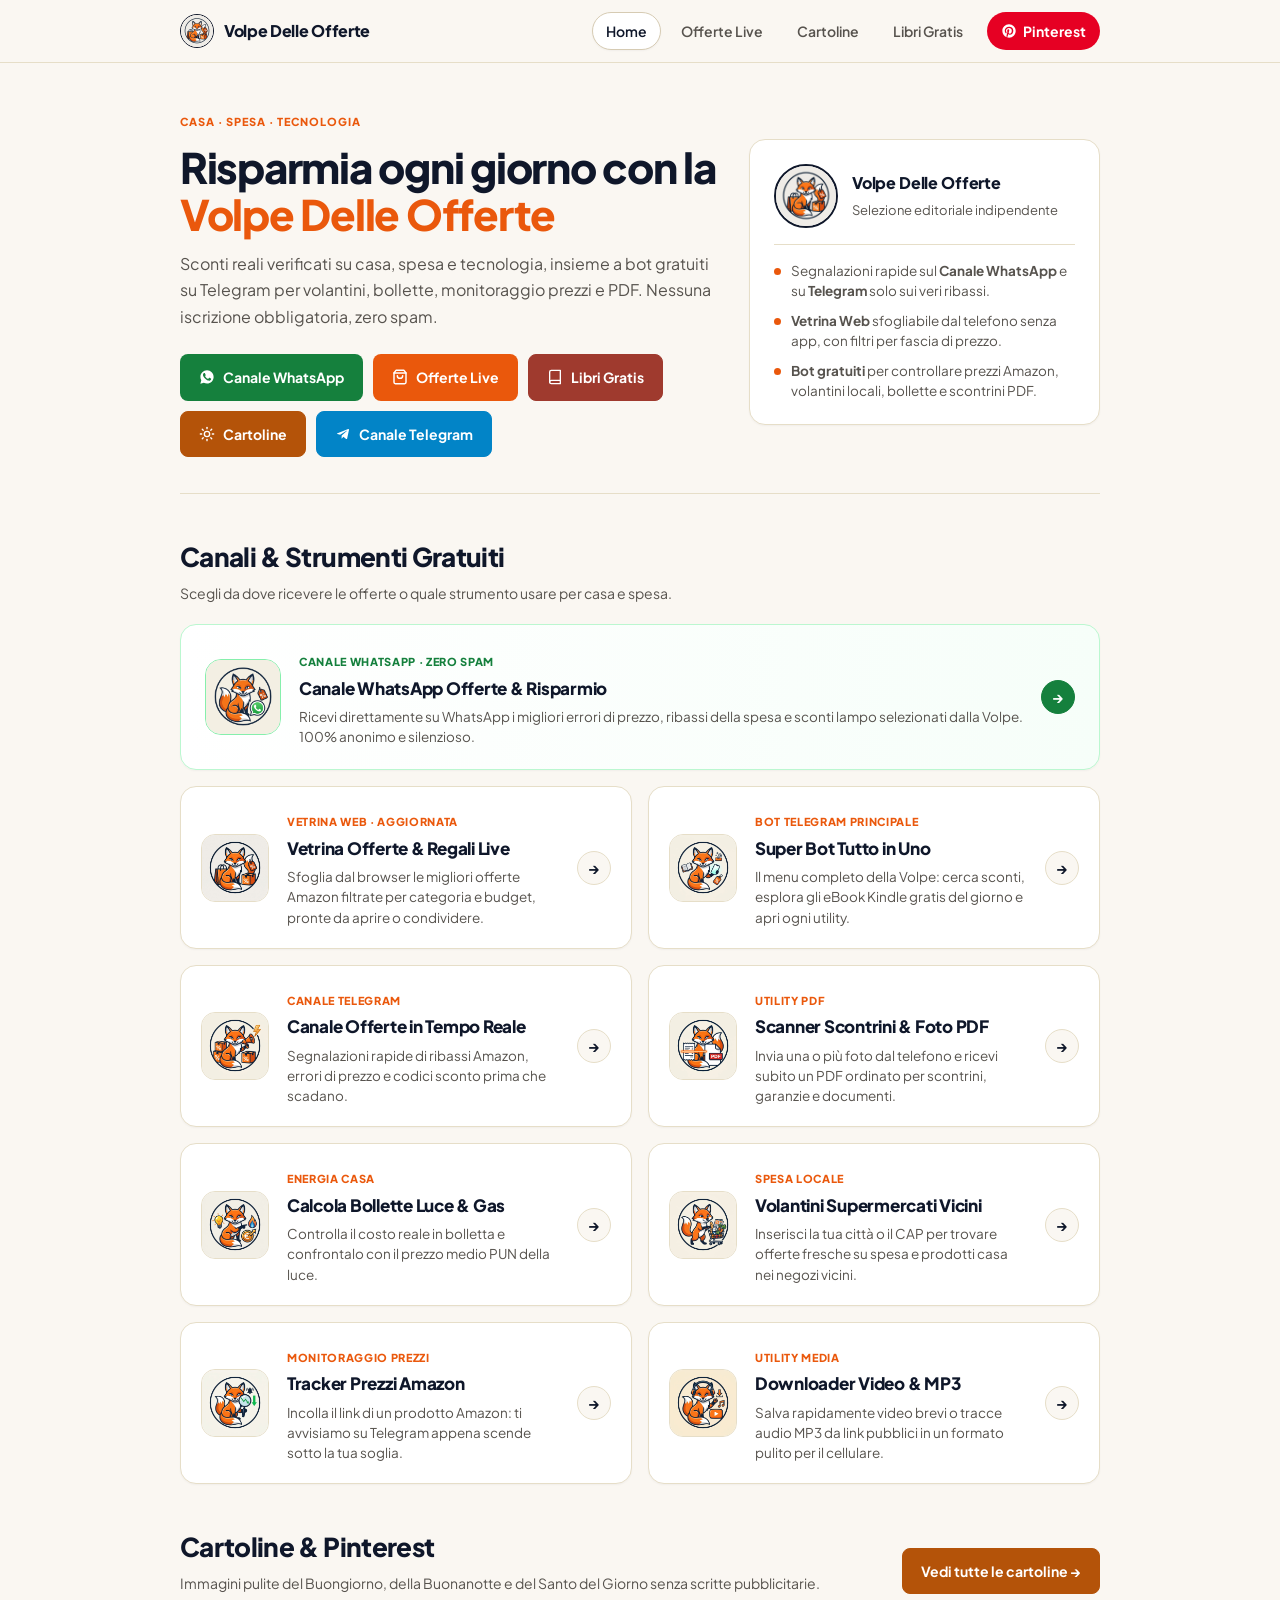
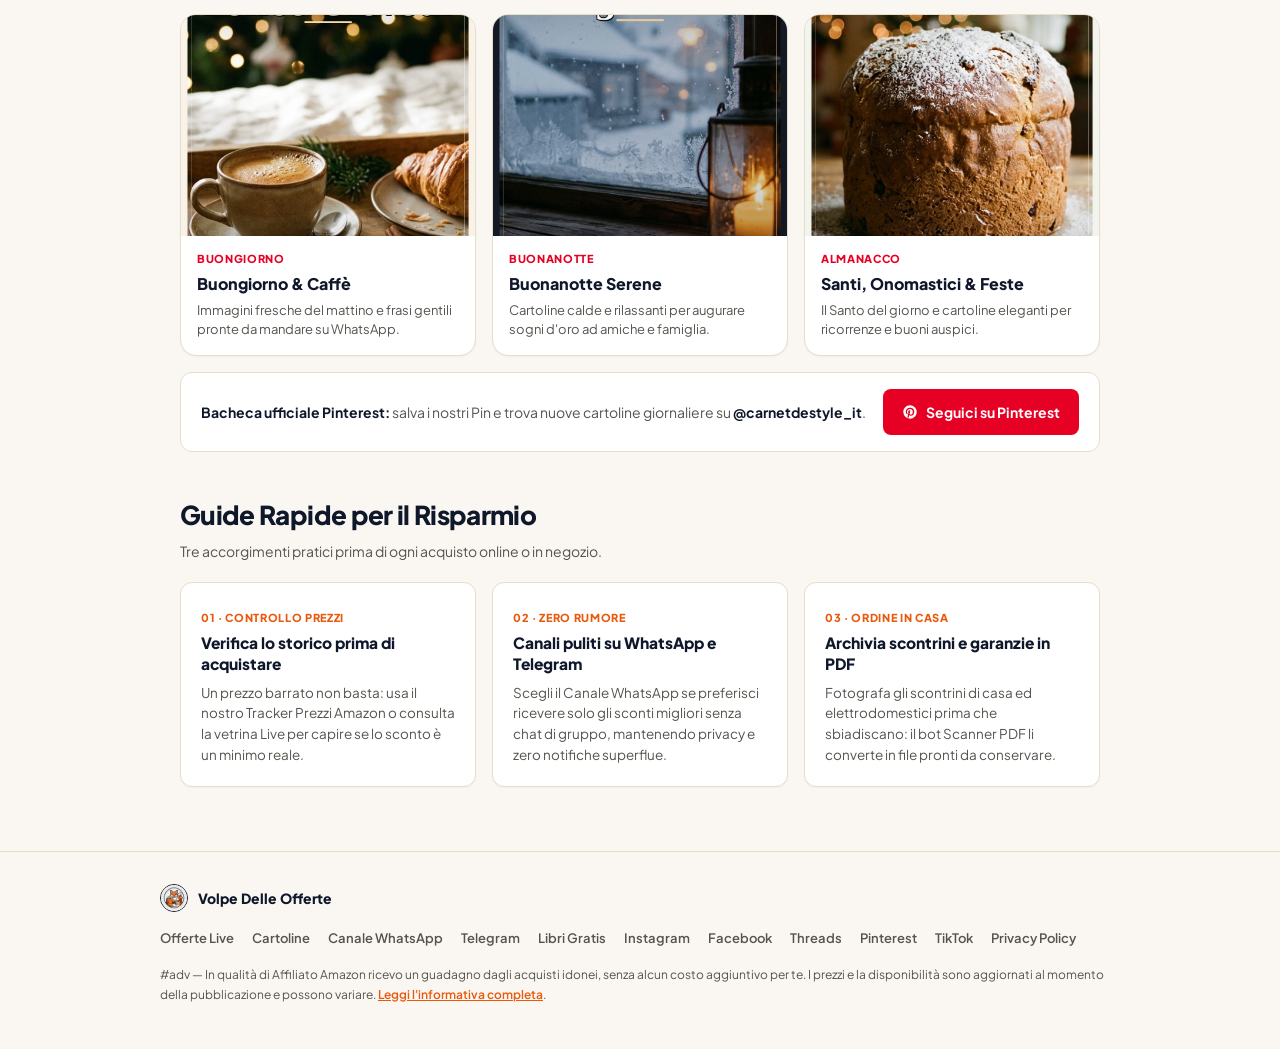
==== index.html @ 56541772 "Auto-update cartoline & deals 2026-11-19" ====
<!DOCTYPE html>
<html lang="it">
<head>
  <meta charset="UTF-8">
  <meta name="viewport" content="width=device-width, initial-scale=1.0">
  <meta name="p:domain_verify" content="c49199efcb4f9a79276123621d55f5be"/>
  <title>Volpe Delle Offerte — Sconti Verificati su WhatsApp, Offerte Amazon e Strumenti Casa</title>
  <meta name="description" content="Volpe Delle Offerte seleziona ogni giorno offerte verificate Amazon, ribassi spesa, volantini supermercati, bot utili gratuiti su Telegram e cartoline per WhatsApp.">
  <meta property="og:title" content="Volpe Delle Offerte — Offerte Verificate &amp; Strumenti Gratuiti">
  <meta property="og:description" content="Canale WhatsApp senza spam, vetrina offerte Amazon live e strumenti gratuiti per la casa, la spesa e il risparmio quotidiano.">
  <meta property="og:type" content="website">
  <meta property="og:url" content="https://alby-eheh.github.io/">
  <meta property="og:image" content="https://alby-eheh.github.io/assets/logo.jpg">
  <link rel="icon" type="image/jpeg" href="assets/logo.jpg">
  <link rel="preconnect" href="https://fonts.googleapis.com">
  <link rel="preconnect" href="https://fonts.gstatic.com" crossorigin>
  <link href="https://fonts.googleapis.com/css2?family=Plus+Jakarta+Sans:wght@400;500;600;700;800&display=swap" rel="stylesheet">
  <link rel="stylesheet" href="assets/site.css?v=20261114">
  <style>
    /* Hero Editoriale a 2 Colonne */
    .hero-section {
      padding: 44px 0 36px;
      border-bottom: 1px solid var(--border);
    }

    .hero-grid {
      display: grid;
      grid-template-columns: minmax(0, 1.3fr) minmax(0, 0.85fr);
      gap: 32px;
      align-items: center;
    }

    .hero-eyebrow {
      display: inline-block;
      font-size: 11px;
      font-weight: 800;
      letter-spacing: 0.09em;
      text-transform: uppercase;
      color: var(--fox);
      margin-bottom: 12px;
    }

    .hero-title {
      margin: 0 0 14px;
      font-size: clamp(28px, 4vw, 42px);
      font-weight: 800;
      letter-spacing: -0.03em;
      line-height: 1.12;
      color: var(--ink);
    }

    .hero-title .accent {
      color: var(--fox);
    }

    .hero-subtitle {
      margin: 0 0 24px;
      font-size: 16px;
      color: var(--muted);
      max-width: 540px;
      line-height: 1.65;
    }

    .hero-actions {
      display: flex;
      flex-wrap: wrap;
      gap: 10px;
    }

    .hero-aside {
      background: var(--surface);
      border: 1px solid var(--border);
      border-radius: var(--radius-lg);
      padding: 24px;
      box-shadow: var(--shadow-sm);
    }

    .mascot-header {
      display: flex;
      align-items: center;
      gap: 14px;
      padding-bottom: 16px;
      margin-bottom: 16px;
      border-bottom: 1px solid var(--border);
    }

    .mascot-header img {
      width: 64px;
      height: 64px;
      border-radius: 50%;
      object-fit: cover;
      border: 2px solid var(--ink);
      background: var(--bg);
      flex-shrink: 0;
    }

    .mascot-header strong {
      display: block;
      font-size: 16px;
      font-weight: 800;
      color: var(--ink);
      letter-spacing: -0.01em;
    }

    .mascot-header span {
      font-size: 13px;
      color: var(--muted);
    }

    .mascot-list {
      list-style: none;
      margin: 0;
      padding: 0;
      display: grid;
      gap: 11px;
    }

    .mascot-list li {
      display: flex;
      align-items: flex-start;
      gap: 10px;
      font-size: 13.5px;
      color: var(--muted);
      line-height: 1.45;
    }

    .mascot-dot {
      width: 7px;
      height: 7px;
      border-radius: 50%;
      background: var(--fox);
      margin-top: 7px;
      flex-shrink: 0;
    }

    /* Intestazioni di Sezione */
    .section-block {
      padding: 42px 0 0;
    }

    .section-head {
      display: flex;
      align-items: flex-end;
      justify-content: space-between;
      flex-wrap: wrap;
      gap: 12px;
      margin-bottom: 20px;
    }

    .section-head h2 {
      margin: 0;
      font-size: clamp(21px, 2.6vw, 26px);
      font-weight: 800;
      letter-spacing: -0.025em;
      color: var(--ink);
    }

    .section-head p {
      margin: 4px 0 0;
      font-size: 14px;
      color: var(--muted);
    }

    /* Griglia Bento a 2 Colonne */
    .tools-grid {
      display: grid;
      grid-template-columns: repeat(2, minmax(0, 1fr));
      gap: 16px;
    }

    .tool-card {
      background: var(--surface);
      border: 1px solid var(--border);
      border-radius: var(--radius-lg);
      padding: 20px;
      display: flex;
      align-items: center;
      gap: 18px;
      box-shadow: var(--shadow-sm);
      transition: transform 0.16s ease, border-color 0.16s ease, box-shadow 0.16s ease;
    }

    .tool-card:hover {
      transform: translateY(-2px);
      border-color: var(--border-strong);
      box-shadow: var(--shadow-md);
    }

    .tool-card--featured {
      grid-column: 1 / -1;
      border-color: #bbf7d0;
      background: linear-gradient(to right, #ffffff 0%, #f6fef9 100%);
      padding: 22px 24px;
    }

    .tool-card--featured:hover {
      border-color: var(--wa);
    }

    .tool-icon {
      width: 68px;
      height: 68px;
      border-radius: 14px;
      object-fit: cover;
      border: 1px solid var(--border);
      background: var(--bg);
      flex-shrink: 0;
    }

    .tool-card--featured .tool-icon {
      width: 76px;
      height: 76px;
      border-radius: 16px;
      border-color: #86efac;
    }

    .tool-body {
      flex: 1;
      min-width: 0;
    }

    .tool-label {
      display: inline-block;
      font-size: 11px;
      font-weight: 800;
      letter-spacing: 0.06em;
      text-transform: uppercase;
      color: var(--fox);
      margin-bottom: 4px;
    }

    .tool-card--featured .tool-label {
      color: var(--wa);
    }

    .tool-title {
      margin: 0 0 5px;
      font-size: 17px;
      font-weight: 800;
      letter-spacing: -0.015em;
      color: var(--ink);
    }

    .tool-desc {
      margin: 0;
      font-size: 13.5px;
      color: var(--muted);
      line-height: 1.5;
    }

    .tool-arrow {
      width: 34px;
      height: 34px;
      border-radius: 50%;
      border: 1px solid var(--border);
      background: var(--bg);
      color: var(--ink);
      display: inline-flex;
      align-items: center;
      justify-content: center;
      flex-shrink: 0;
      font-size: 15px;
      font-weight: 700;
      transition: background-color 0.15s ease, color 0.15s ease, border-color 0.15s ease;
    }

    .tool-card:hover .tool-arrow {
      background: var(--ink);
      border-color: var(--ink);
      color: #ffffff;
    }

    .tool-card--featured .tool-arrow {
      background: var(--wa);
      border-color: var(--wa);
      color: #ffffff;
    }

    .tool-card--featured:hover .tool-arrow {
      background: var(--wa-hover);
      border-color: var(--wa-hover);
    }

    /* Sezione Cartoline & Pinterest a 3 Colonne Visuali */
    .cartoline-preview-grid {
      display: grid;
      grid-template-columns: repeat(3, minmax(0, 1fr));
      gap: 16px;
    }

    .preview-card {
      background: var(--surface);
      border: 1px solid var(--border);
      border-radius: var(--radius-lg);
      overflow: hidden;
      display: flex;
      flex-direction: column;
      box-shadow: var(--shadow-sm);
      transition: transform 0.16s ease, box-shadow 0.16s ease, border-color 0.16s ease;
    }

    .preview-card:hover {
      transform: translateY(-2px);
      border-color: var(--border-strong);
      box-shadow: var(--shadow-md);
    }

    .preview-card img {
      width: 100%;
      aspect-ratio: 4 / 3;
      object-fit: cover;
      background: var(--surface-alt);
    }

    .preview-card-body {
      padding: 14px 16px 16px;
    }

    .preview-card-tag {
      font-size: 11px;
      font-weight: 800;
      letter-spacing: 0.06em;
      text-transform: uppercase;
      color: var(--pinterest);
      margin-bottom: 4px;
      display: block;
    }

    .preview-card-title {
      margin: 0 0 4px;
      font-size: 16px;
      font-weight: 800;
      color: var(--ink);
    }

    .preview-card-desc {
      margin: 0;
      font-size: 13px;
      color: var(--muted);
      line-height: 1.45;
    }

    .pinterest-strip {
      margin-top: 16px;
      background: var(--surface);
      border: 1px solid var(--border);
      border-radius: var(--radius-md);
      padding: 16px 20px;
      display: flex;
      align-items: center;
      justify-content: space-between;
      flex-wrap: wrap;
      gap: 14px;
    }

    .pinterest-strip p {
      margin: 0;
      font-size: 14px;
      color: var(--muted);
    }

    .pinterest-strip strong {
      color: var(--ink);
    }

    /* Guide Pratiche 3 Colonne */
    .guides-grid {
      display: grid;
      grid-template-columns: repeat(3, minmax(0, 1fr));
      gap: 16px;
    }

    .guide-card {
      background: var(--surface);
      border: 1px solid var(--border);
      border-radius: var(--radius-md);
      padding: 20px;
      box-shadow: var(--shadow-sm);
    }

    .guide-step {
      display: inline-block;
      font-size: 11px;
      font-weight: 800;
      letter-spacing: 0.06em;
      text-transform: uppercase;
      color: var(--fox);
      margin-bottom: 6px;
    }

    .guide-card h3 {
      margin: 0 0 8px;
      font-size: 15.5px;
      font-weight: 800;
      line-height: 1.35;
      color: var(--ink);
    }

    .guide-card p {
      margin: 0;
      font-size: 13.5px;
      color: var(--muted);
      line-height: 1.55;
    }

    @media (max-width: 820px) {
      .hero-grid {
        grid-template-columns: 1fr;
        gap: 24px;
      }

      .tools-grid,
      .cartoline-preview-grid,
      .guides-grid {
        grid-template-columns: 1fr;
      }
    }

    @media (max-width: 640px) {
      .hero-section {
        padding: 28px 0 28px;
      }

      .tool-card,
      .tool-card--featured {
        padding: 16px;
        gap: 14px;
      }

      .tool-icon,
      .tool-card--featured .tool-icon {
        width: 56px;
        height: 56px;
      }
    }
      .btn-book { background: #9f3a2e; color: #fff; border-color: #9f3a2e; }
    .btn-book:hover { background: #822d23; color: #fff; }
    .btn-cards { background: #b45309; color: #fff; border-color: #b45309; }
    .btn-cards:hover { background: #92400e; color: #fff; }
    .btn-tg { background: #0284c7; color: #fff; border-color: #0284c7; }
    .btn-tg:hover { background: #0369a1; color: #fff; }
  </style>
</head>
<body>
  <header class="site-topbar">
    <div class="site-topbar-inner">
      <a class="site-brand" href="./">
        <img src="assets/logo.jpg" alt="Volpe Delle Offerte">
        <span>Volpe Delle Offerte</span>
      </a>
      <nav class="site-nav" aria-label="Menu principale">
        <a class="is-active" href="./">Home</a>
        <a href="miniapp/">Offerte Live</a>
        <a href="buongiorno/">Cartoline</a>
        <a href="libri/">Libri Gratis</a>
        <a class="nav-pinterest" href="https://www.pinterest.com/carnetdestyle_it/" target="_blank" rel="noopener">
          <svg class="icon-svg" viewBox="0 0 24 24" fill="currentColor" aria-hidden="true"><path d="M12 2C6.48 2 2 6.48 2 12c0 4.24 2.65 7.86 6.39 9.29-.09-.78-.17-1.98.04-2.83.18-.77 1.18-5.01 1.18-5.01s-.3-.6-.3-1.49c0-1.4.81-2.44 1.82-2.44.86 0 1.27.64 1.27 1.41 0 .86-.55 2.15-.83 3.34-.24 1 .5 1.81 1.48 1.81 1.78 0 3.14-1.88 3.14-4.59 0-2.4-1.72-4.08-4.18-4.08-2.85 0-4.52 2.14-4.52 4.35 0 .86.33 1.78.75 2.28.08.1.09.19.07.29-.08.31-.25 1-.28 1.14-.04.18-.15.22-.34.13-1.25-.58-2.03-2.41-2.03-3.88 0-3.16 2.3-6.06 6.62-6.06 3.48 0 6.18 2.48 6.18 5.79 0 3.45-2.18 6.23-5.2 6.23-1.02 0-1.97-.53-2.3-1.15l-.63 2.38c-.23.87-.84 1.96-1.25 2.62.94.29 1.94.45 2.98.45 5.52 0 10-4.48 10-10S17.52 2 12 2z"/></svg>
          Pinterest
        </a>
      </nav>
    </div>
  </header>

  <main class="site-container">
    <section class="hero-section">
      <div class="hero-grid">
        <div>
          <span class="hero-eyebrow">Casa · Spesa · Tecnologia</span>
          <h1 class="hero-title">Risparmia ogni giorno con la <span class="accent">Volpe Delle Offerte</span></h1>
          <p class="hero-subtitle">
            Sconti reali verificati su casa, spesa e tecnologia, insieme a bot gratuiti su Telegram per volantini, bollette, monitoraggio prezzi e PDF. Nessuna iscrizione obbligatoria, zero spam.
          </p>
          <div class="hero-actions">
            <a class="btn btn-wa" href="https://whatsapp.com/channel/0029VbETLnsD38CLMNvogI3g" target="_blank" rel="noopener">
              <svg class="icon-svg" viewBox="0 0 24 24" fill="currentColor" aria-hidden="true"><path d="M12.04 2C6.58 2 2.13 6.45 2.13 11.91c0 1.75.46 3.45 1.32 4.95L2 22l5.25-1.38c1.45.79 3.08 1.21 4.78 1.21 5.46 0 9.91-4.45 9.91-9.91C21.95 6.45 17.5 2 12.04 2zm5.82 14.07c-.24.68-1.42 1.3-1.96 1.38-.51.08-1.15.11-1.86-.12-.44-.14-1-.33-1.71-.64-3-1.3-4.96-4.34-5.11-4.54-.15-.2-1.22-1.63-1.22-3.11 0-1.48.77-2.21 1.05-2.51.27-.3.6-.37.8-.37.2 0 .4 0 .57.01.18.01.43-.07.67.51.24.59.83 2.02.9 2.17.07.15.12.32.02.52-.1.2-.15.32-.3.5-.15.17-.31.38-.45.51-.15.15-.3.31-.13.61.18.3.79 1.31 1.7 2.12 1.17 1.04 2.16 1.36 2.46 1.51.3.15.48.13.66-.08.18-.2.75-.87.95-1.17.2-.3.4-.25.67-.15.27.1 1.73.82 2.03.97.3.15.5.22.57.34.07.12.07.7-.17 1.38z"/></svg>
              Canale WhatsApp
            </a>
            <a class="btn btn-fox" href="miniapp/">
              <svg class="icon-svg" viewBox="0 0 24 24" fill="none" stroke="currentColor" stroke-width="2.2" stroke-linecap="round" stroke-linejoin="round" aria-hidden="true"><path d="M6 2L3 6v14a2 2 0 0 0 2 2h14a2 2 0 0 0 2-2V6l-3-4z"/><line x1="3" y1="6" x2="21" y2="6"/><path d="M16 10a4 4 0 0 1-8 0"/></svg>
              Offerte Live
            </a>
            <a class="btn btn-book" href="libri/"><svg class="icon-svg" viewBox="0 0 24 24" fill="none" stroke="currentColor" stroke-width="2" stroke-linecap="round" stroke-linejoin="round" aria-hidden="true"><path d="M4 19.5A2.5 2.5 0 0 1 6.5 17H20"/><path d="M6.5 2H20v20H6.5A2.5 2.5 0 0 1 4 19.5v-15A2.5 2.5 0 0 1 6.5 2z"/></svg>Libri Gratis</a>
            <a class="btn btn-cards" href="buongiorno/"><svg class="icon-svg" viewBox="0 0 24 24" fill="none" stroke="currentColor" stroke-width="2" stroke-linecap="round" stroke-linejoin="round" aria-hidden="true"><circle cx="12" cy="12" r="4"/><path d="M12 2v2"/><path d="M12 20v2"/><path d="m4.93 4.93 1.41 1.41"/><path d="m17.66 17.66 1.41 1.41"/><path d="M2 12h2"/><path d="M20 12h2"/><path d="m6.34 17.66-1.41 1.41"/><path d="m19.07 4.93-1.41 1.41"/></svg>Cartoline</a>
            <a class="btn btn-tg" href="https://t.me/offertiamazon" target="_blank" rel="noopener">
              <svg class="icon-svg" viewBox="0 0 24 24" fill="currentColor" aria-hidden="true"><path d="M9.78 18.65l.28-4.23 7.68-6.92c.34-.31-.07-.46-.52-.19L7.74 13.3 3.64 12c-.88-.25-.89-.86.2-1.3l15.97-6.16c.73-.33 1.43.18 1.15 1.3l-2.72 12.81c-.19.91-.74 1.13-1.5.71L12.6 16.3l-1.99 1.93c-.23.23-.42.42-.83.42z"/></svg>
              Canale Telegram
            </a>
          </div>
        </div>

        <aside class="hero-aside" aria-label="Come funziona Volpe Delle Offerte">
          <div class="mascot-header">
            <img src="assets/logo.jpg" alt="Mascotte Volpe Delle Offerte">
            <div>
              <strong>Volpe Delle Offerte</strong>
              <span>Selezione editoriale indipendente</span>
            </div>
          </div>
          <ul class="mascot-list">
            <li><span class="mascot-dot"></span><span>Segnalazioni rapide sul <strong>Canale WhatsApp</strong> e su <strong>Telegram</strong> solo sui veri ribassi.</span></li>
            <li><span class="mascot-dot"></span><span><strong>Vetrina Web</strong> sfogliabile dal telefono senza app, con filtri per fascia di prezzo.</span></li>
            <li><span class="mascot-dot"></span><span><strong>Bot gratuiti</strong> per controllare prezzi Amazon, volantini locali, bollette e scontrini PDF.</span></li>
          </ul>
        </aside>
      </div>
    </section>

    <section class="section-block" id="strumenti">
      <div class="section-head">
        <div>
          <h2>Canali &amp; Strumenti Gratuiti</h2>
          <p>Scegli da dove ricevere le offerte o quale strumento usare per casa e spesa.</p>
        </div>
      </div>

      <div class="tools-grid">
        <a class="tool-card tool-card--featured" href="https://whatsapp.com/channel/0029VbETLnsD38CLMNvogI3g" target="_blank" rel="noopener">
          <img class="tool-icon" src="assets/whatsapp.jpg" alt="Icona Canale WhatsApp Volpe Delle Offerte">
          <div class="tool-body">
            <span class="tool-label">Canale WhatsApp · Zero Spam</span>
            <h3 class="tool-title">Canale WhatsApp Offerte &amp; Risparmio</h3>
            <p class="tool-desc">Ricevi direttamente su WhatsApp i migliori errori di prezzo, ribassi della spesa e sconti lampo selezionati dalla Volpe. 100% anonimo e silenzioso.</p>
          </div>
          <span class="tool-arrow" aria-hidden="true">→</span>
        </a>

        <a class="tool-card" href="miniapp/">
          <img class="tool-icon" src="assets/logo.jpg" alt="Vetrina Offerte Live">
          <div class="tool-body">
            <span class="tool-label">Vetrina Web · Aggiornata</span>
            <h3 class="tool-title">Vetrina Offerte &amp; Regali Live</h3>
            <p class="tool-desc">Sfoglia dal browser le migliori offerte Amazon filtrate per categoria e budget, pronte da aprire o condividere.</p>
          </div>
          <span class="tool-arrow" aria-hidden="true">→</span>
        </a>

        <a class="tool-card" href="https://t.me/scontiofferteGRATISlibri_bot" target="_blank" rel="noopener">
          <img class="tool-icon" src="assets/super_bot.jpg" alt="Super Bot Tutto in Uno">
          <div class="tool-body">
            <span class="tool-label">Bot Telegram Principale</span>
            <h3 class="tool-title">Super Bot Tutto in Uno</h3>
            <p class="tool-desc">Il menu completo della Volpe: cerca sconti, esplora gli eBook Kindle gratis del giorno e apri ogni utility.</p>
          </div>
          <span class="tool-arrow" aria-hidden="true">→</span>
        </a>

        <a class="tool-card" href="https://t.me/offertiamazon" target="_blank" rel="noopener">
          <img class="tool-icon" src="assets/deals.jpg" alt="Canale Telegram Offerte">
          <div class="tool-body">
            <span class="tool-label">Canale Telegram</span>
            <h3 class="tool-title">Canale Offerte in Tempo Reale</h3>
            <p class="tool-desc">Segnalazioni rapide di ribassi Amazon, errori di prezzo e codici sconto prima che scadano.</p>
          </div>
          <span class="tool-arrow" aria-hidden="true">→</span>
        </a>

        <a class="tool-card" href="https://t.me/ConvertitoreFotoPdf_bot" target="_blank" rel="noopener">
          <img class="tool-icon" src="assets/pdf.jpg" alt="Scanner Scontrini e Foto PDF">
          <div class="tool-body">
            <span class="tool-label">Utility PDF</span>
            <h3 class="tool-title">Scanner Scontrini &amp; Foto PDF</h3>
            <p class="tool-desc">Invia una o più foto dal telefono e ricevi subito un PDF ordinato per scontrini, garanzie e documenti.</p>
          </div>
          <span class="tool-arrow" aria-hidden="true">→</span>
        </a>

        <a class="tool-card" href="https://t.me/RisparmioBolletteLuceGas_bot" target="_blank" rel="noopener">
          <img class="tool-icon" src="assets/bollette.jpg" alt="Calcola Bollette Luce e Gas">
          <div class="tool-body">
            <span class="tool-label">Energia Casa</span>
            <h3 class="tool-title">Calcola Bollette Luce &amp; Gas</h3>
            <p class="tool-desc">Controlla il costo reale in bolletta e confrontalo con il prezzo medio PUN della luce.</p>
          </div>
          <span class="tool-arrow" aria-hidden="true">→</span>
        </a>

        <a class="tool-card" href="https://t.me/VolantiniScontiSpesa_bot" target="_blank" rel="noopener">
          <img class="tool-icon" src="assets/volantini.jpg" alt="Volantini Supermercati Vicini">
          <div class="tool-body">
            <span class="tool-label">Spesa Locale</span>
            <h3 class="tool-title">Volantini Supermercati Vicini</h3>
            <p class="tool-desc">Inserisci la tua città o il CAP per trovare offerte fresche su spesa e prodotti casa nei negozi vicini.</p>
          </div>
          <span class="tool-arrow" aria-hidden="true">→</span>
        </a>

        <a class="tool-card" href="https://t.me/AmazonTracciaPrezzi_bot" target="_blank" rel="noopener">
          <img class="tool-icon" src="assets/tracker.jpg" alt="Tracker Prezzi Amazon">
          <div class="tool-body">
            <span class="tool-label">Monitoraggio Prezzi</span>
            <h3 class="tool-title">Tracker Prezzi Amazon</h3>
            <p class="tool-desc">Incolla il link di un prodotto Amazon: ti avvisiamo su Telegram appena scende sotto la tua soglia.</p>
          </div>
          <span class="tool-arrow" aria-hidden="true">→</span>
        </a>

        <a class="tool-card" href="https://t.me/FacebookYoutubeDownload_bot" target="_blank" rel="noopener">
          <img class="tool-icon" src="assets/downloader.jpg" alt="Downloader Video e MP3">
          <div class="tool-body">
            <span class="tool-label">Utility Media</span>
            <h3 class="tool-title">Downloader Video &amp; MP3</h3>
            <p class="tool-desc">Salva rapidamente video brevi o tracce audio MP3 da link pubblici in un formato pulito per il cellulare.</p>
          </div>
          <span class="tool-arrow" aria-hidden="true">→</span>
        </a>
      </div>
    </section>

    <section class="section-block" id="cartoline">
      <div class="section-head">
        <div>
          <h2>Cartoline &amp; Pinterest</h2>
          <p>Immagini pulite del Buongiorno, della Buonanotte e del Santo del Giorno senza scritte pubblicitarie.</p>
        </div>
        <a class="btn btn-cards" href="buongiorno/">Vedi tutte le cartoline →</a>
      </div>

      <div class="cartoline-preview-grid">
        <a class="preview-card" href="buongiorno/">
          <img src="assets/cartoline/pin_buongiorno_2026-11-19.jpg" alt="Cartolina Buongiorno" loading="lazy">
          <div class="preview-card-body">
            <span class="preview-card-tag">Buongiorno</span>
            <h3 class="preview-card-title">Buongiorno &amp; Caffè</h3>
            <p class="preview-card-desc">Immagini fresche del mattino e frasi gentili pronte da mandare su WhatsApp.</p>
          </div>
        </a>

        <a class="preview-card" href="buonanotte/">
          <img src="assets/cartoline/pin_buonanotte_2026-11-19.jpg" alt="Cartolina Buonanotte" loading="lazy">
          <div class="preview-card-body">
            <span class="preview-card-tag">Buonanotte</span>
            <h3 class="preview-card-title">Buonanotte Serene</h3>
            <p class="preview-card-desc">Cartoline calde e rilassanti per augurare sogni d'oro ad amiche e famiglia.</p>
          </div>
        </a>

        <a class="preview-card" href="santi/">
          <img src="assets/cartoline/pin_festivo_2026-11-19.jpg" alt="Cartolina Santo del Giorno e Feste" loading="lazy">
          <div class="preview-card-body">
            <span class="preview-card-tag">Almanacco</span>
            <h3 class="preview-card-title">Santi, Onomastici &amp; Feste</h3>
            <p class="preview-card-desc">Il Santo del giorno e cartoline eleganti per ricorrenze e buoni auspici.</p>
          </div>
        </a>
      </div>

      <div class="pinterest-strip">
        <p><strong>Bacheca ufficiale Pinterest:</strong> salva i nostri Pin e trova nuove cartoline giornaliere su <strong>@carnetdestyle_it</strong>.</p>
        <a class="btn btn-pinterest" href="https://www.pinterest.com/carnetdestyle_it/" target="_blank" rel="noopener">
          <svg class="icon-svg" viewBox="0 0 24 24" fill="currentColor" aria-hidden="true"><path d="M12 2C6.48 2 2 6.48 2 12c0 4.24 2.65 7.86 6.39 9.29-.09-.78-.17-1.98.04-2.83.18-.77 1.18-5.01 1.18-5.01s-.3-.6-.3-1.49c0-1.4.81-2.44 1.82-2.44.86 0 1.27.64 1.27 1.41 0 .86-.55 2.15-.83 3.34-.24 1 .5 1.81 1.48 1.81 1.78 0 3.14-1.88 3.14-4.59 0-2.4-1.72-4.08-4.18-4.08-2.85 0-4.52 2.14-4.52 4.35 0 .86.33 1.78.75 2.28.08.1.09.19.07.29-.08.31-.25 1-.28 1.14-.04.18-.15.22-.34.13-1.25-.58-2.03-2.41-2.03-3.88 0-3.16 2.3-6.06 6.62-6.06 3.48 0 6.18 2.48 6.18 5.79 0 3.45-2.18 6.23-5.2 6.23-1.02 0-1.97-.53-2.3-1.15l-.63 2.38c-.23.87-.84 1.96-1.25 2.62.94.29 1.94.45 2.98.45 5.52 0 10-4.48 10-10S17.52 2 12 2z"/></svg>
          Seguici su Pinterest
        </a>
      </div>
    </section>

    <section class="section-block" id="guide">
      <div class="section-head">
        <div>
          <h2>Guide Rapide per il Risparmio</h2>
          <p>Tre accorgimenti pratici prima di ogni acquisto online o in negozio.</p>
        </div>
      </div>

      <div class="guides-grid">
        <article class="guide-card">
          <span class="guide-step">01 · Controllo Prezzi</span>
          <h3>Verifica lo storico prima di acquistare</h3>
          <p>Un prezzo barrato non basta: usa il nostro Tracker Prezzi Amazon o consulta la vetrina Live per capire se lo sconto è un minimo reale.</p>
        </article>

        <article class="guide-card">
          <span class="guide-step">02 · Zero Rumore</span>
          <h3>Canali puliti su WhatsApp e Telegram</h3>
          <p>Scegli il Canale WhatsApp se preferisci ricevere solo gli sconti migliori senza chat di gruppo, mantenendo privacy e zero notifiche superflue.</p>
        </article>

        <article class="guide-card">
          <span class="guide-step">03 · Ordine in Casa</span>
          <h3>Archivia scontrini e garanzie in PDF</h3>
          <p>Fotografa gli scontrini di casa ed elettrodomestici prima che sbiadiscano: il bot Scanner PDF li converte in file pronti da conservare.</p>
        </article>
      </div>
    </section>
  </main>

  <footer class="site-footer">
    <div class="site-footer-inner">
      <div class="site-footer-top">
        <div class="site-footer-brand">
          <img src="assets/logo.jpg" alt="Volpe Delle Offerte">
          <span>Volpe Delle Offerte</span>
        </div>
        <nav class="site-footer-links" aria-label="Link utili">
          <a href="miniapp/">Offerte Live</a>
          <a href="buongiorno/">Cartoline</a>
          <a href="https://whatsapp.com/channel/0029VbETLnsD38CLMNvogI3g" target="_blank" rel="noopener">Canale WhatsApp</a>
          <a href="https://t.me/offertiamazon" target="_blank" rel="noopener">Telegram</a>
          <a href="libri/">Libri Gratis</a>
          <a href="https://www.instagram.com/volpe_delle_offerte/" target="_blank" rel="noopener">Instagram</a>
          <a href="https://www.facebook.com/profile.php?id=384762195660528" target="_blank" rel="noopener">Facebook</a>
          <a href="https://www.threads.com/@volpe_delle_offerte" target="_blank" rel="noopener">Threads</a>
          <a href="https://www.pinterest.com/carnetdestyle_it/" target="_blank" rel="noopener">Pinterest</a>
          <a href="https://www.tiktok.com/@risparmiocasa.smart" target="_blank" rel="noopener">TikTok</a>
          <a href="privacy.html">Privacy Policy</a>
        </nav>
      </div>
      <div class="site-footer-legal">
        #adv — In qualità di Affiliato Amazon ricevo un guadagno dagli acquisti idonei, senza alcun costo aggiuntivo per te. I prezzi e la disponibilità sono aggiornati al momento della pubblicazione e possono variare. <a href="privacy.html">Leggi l'informativa completa</a>.
      </div>
    </div>
  </footer>
<script data-goatcounter="https://volpedelleofferte.goatcounter.com/count" async src="//gc.zgo.at/count.js"></script>
</body>
</html>
---- assets/site.css ----
/* Volpe Delle Offerte — Sistema di Design Editoriale Condiviso */

:root {
  --bg: #faf7f2;
  --surface: #ffffff;
  --surface-alt: #f3ede2;
  --ink: #0f172a;
  --muted: #57534e;
  --fox: #ea580c;
  --fox-hover: #c2410c;
  --fox-soft: #fff7ed;
  --border: #e6dec8;
  --border-strong: #d6cbb3;
  --wa: #15803d;
  --wa-hover: #166534;
  --wa-soft: #f0fdf4;
  --pinterest: #e60023;
  --pinterest-hover: #b8001b;
  --pinterest-soft: #fff1f2;
  --radius-sm: 8px;
  --radius-md: 12px;
  --radius-lg: 16px;
  --shadow-sm: 0 1px 2px rgba(15, 23, 42, 0.04);
  --shadow-md: 0 8px 24px rgba(15, 23, 42, 0.06);
  --container: 960px;
  --font-sans: 'Plus Jakarta Sans', -apple-system, BlinkMacSystemFont, 'Segoe UI', Roboto, Helvetica, Arial, sans-serif;
}

*, *::before, *::after {
  box-sizing: border-box;
}

html {
  scroll-behavior: smooth;
}

body {
  margin: 0;
  padding: 0;
  background-color: var(--bg);
  color: var(--ink);
  font-family: var(--font-sans);
  line-height: 1.6;
  -webkit-font-smoothing: antialiased;
  -moz-osx-font-smoothing: grayscale;
}

a {
  color: inherit;
  text-decoration: none;
}

img {
  max-width: 100%;
  display: block;
}

.icon-svg {
  width: 16px;
  height: 16px;
  flex-shrink: 0;
  display: inline-block;
  vertical-align: middle;
}

/* Sticky Topbar Condivisa */
.site-topbar {
  position: sticky;
  top: 0;
  z-index: 50;
  background: rgba(250, 247, 242, 0.94);
  backdrop-filter: blur(10px);
  -webkit-backdrop-filter: blur(10px);
  border-bottom: 1px solid var(--border);
}

.site-topbar-inner {
  max-width: var(--container);
  margin: 0 auto;
  padding: 12px 20px;
  display: flex;
  align-items: center;
  justify-content: space-between;
  gap: 14px;
  flex-wrap: wrap;
}

.site-brand {
  display: inline-flex;
  align-items: center;
  gap: 10px;
  font-weight: 800;
  font-size: 16px;
  color: var(--ink);
  letter-spacing: -0.02em;
}

.site-brand img {
  width: 34px;
  height: 34px;
  border-radius: 50%;
  object-fit: cover;
  border: 1.5px solid var(--ink);
  background: var(--surface);
}

.site-nav {
  display: flex;
  align-items: center;
  gap: 6px;
  flex-wrap: wrap;
}

.site-nav a {
  display: inline-flex;
  align-items: center;
  gap: 6px;
  padding: 7px 13px;
  border-radius: 999px;
  font-size: 14px;
  font-weight: 600;
  color: var(--muted);
  border: 1px solid transparent;
  transition: background-color 0.15s ease, color 0.15s ease, border-color 0.15s ease;
}

.site-nav a:hover {
  color: var(--ink);
  background-color: var(--surface-alt);
}

.site-nav a.is-active {
  color: var(--ink);
  background-color: var(--surface);
  border-color: var(--border-strong);
  box-shadow: var(--shadow-sm);
}

.site-nav a.nav-pinterest {
  background-color: var(--pinterest);
  color: #ffffff;
  font-weight: 700;
  margin-left: 4px;
}

.site-nav a.nav-pinterest:hover {
  background-color: var(--pinterest-hover);
  color: #ffffff;
}

/* Container & Bottoni Condivisi */
.site-container {
  max-width: var(--container);
  margin: 0 auto;
  padding: 0 20px;
}

.btn {
  display: inline-flex;
  align-items: center;
  justify-content: center;
  gap: 8px;
  padding: 11px 18px;
  border-radius: var(--radius-sm);
  font-family: inherit;
  font-size: 14px;
  font-weight: 700;
  cursor: pointer;
  border: 1px solid transparent;
  transition: background-color 0.15s ease, border-color 0.15s ease, transform 0.15s ease, color 0.15s ease;
}

.btn:hover {
  transform: translateY(-1px);
}

.btn-wa {
  background-color: var(--wa);
  color: #ffffff;
}

.btn-wa:hover {
  background-color: var(--wa-hover);
}

.btn-fox {
  background-color: var(--fox);
  color: #ffffff;
}

.btn-fox:hover {
  background-color: var(--fox-hover);
}

.btn-outline {
  background-color: var(--surface);
  color: var(--ink);
  border-color: var(--border-strong);
}

.btn-outline:hover {
  background-color: var(--surface-alt);
  border-color: var(--ink);
}

.btn-pinterest {
  background-color: var(--pinterest);
  color: #ffffff;
}

.btn-pinterest:hover {
  background-color: var(--pinterest-hover);
}

/* Footer Editoriale Condiviso */
.site-footer {
  margin-top: 64px;
  border-top: 1px solid var(--border);
  padding: 32px 20px 44px;
  background-color: var(--bg);
}

.site-footer-inner {
  max-width: var(--container);
  margin: 0 auto;
  display: flex;
  flex-direction: column;
  gap: 16px;
}

.site-footer-top {
  display: flex;
  align-items: center;
  justify-content: space-between;
  flex-wrap: wrap;
  gap: 16px;
}

.site-footer-brand {
  display: inline-flex;
  align-items: center;
  gap: 10px;
  font-weight: 800;
  font-size: 14px;
  color: var(--ink);
}

.site-footer-brand img {
  width: 28px;
  height: 28px;
  border-radius: 50%;
  object-fit: cover;
  border: 1.5px solid var(--ink);
  background: var(--surface);
}

.site-footer-links {
  display: flex;
  flex-wrap: wrap;
  gap: 18px;
  font-size: 13px;
  font-weight: 600;
  color: var(--muted);
}

.site-footer-links a:hover {
  color: var(--fox);
  text-decoration: underline;
}

.site-footer-legal {
  font-size: 12px;
  color: var(--muted);
  line-height: 1.65;
}

.site-footer-legal a {
  color: var(--fox);
  font-weight: 600;
  text-decoration: underline;
}

/* Supporto opzionale dark mode dentro Telegram WebApp */
[data-tg-theme="dark"] .site-topbar {
  background: rgba(15, 23, 42, 0.92);
  border-bottom-color: #1e293b;
}

[data-tg-theme="dark"] .site-brand {
  color: #f8fafc;
}

[data-tg-theme="dark"] .site-nav a {
  color: #94a3b8;
}

[data-tg-theme="dark"] .site-nav a:hover {
  color: #f8fafc;
  background-color: #1e293b;
}

[data-tg-theme="dark"] .site-nav a.is-active {
  color: #f8fafc;
  background-color: #1e293b;
  border-color: #334155;
}

[data-tg-theme="dark"] .site-footer {
  background-color: #0f172a;
  border-top-color: #1e293b;
}

[data-tg-theme="dark"] .site-footer-brand {
  color: #f8fafc;
}

[data-tg-theme="dark"] .site-footer-links,
[data-tg-theme="dark"] .site-footer-legal {
  color: #94a3b8;
}

@media (max-width: 640px) {
  .site-topbar-inner {
    padding: 10px 14px;
    gap: 10px;
  }

  .site-brand {
    font-size: 15px;
  }

  .site-nav {
    width: 100%;
    gap: 5px;
  }

  .site-nav a {
    font-size: 13px;
    padding: 6px 10px;
  }

  .site-nav a.nav-pinterest {
    margin-left: auto;
  }

  .site-container {
    padding: 0 14px;
  }

  .site-footer {
    padding: 24px 14px 36px;
  }
}

/* Fix responsive mobile per evitare accavallamenti navbar/contenuto */
@media (max-width: 720px) {
  .site-topbar-inner {
    flex-wrap: wrap;
    gap: 8px;
    padding: 10px 14px;
  }
  .site-nav {
    width: 100%;
    overflow-x: auto;
    display: flex;
    gap: 6px;
    padding-bottom: 2px;
    -webkit-overflow-scrolling: touch;
  }
  .site-nav a {
    white-space: nowrap;
    flex-shrink: 0;
  }
}
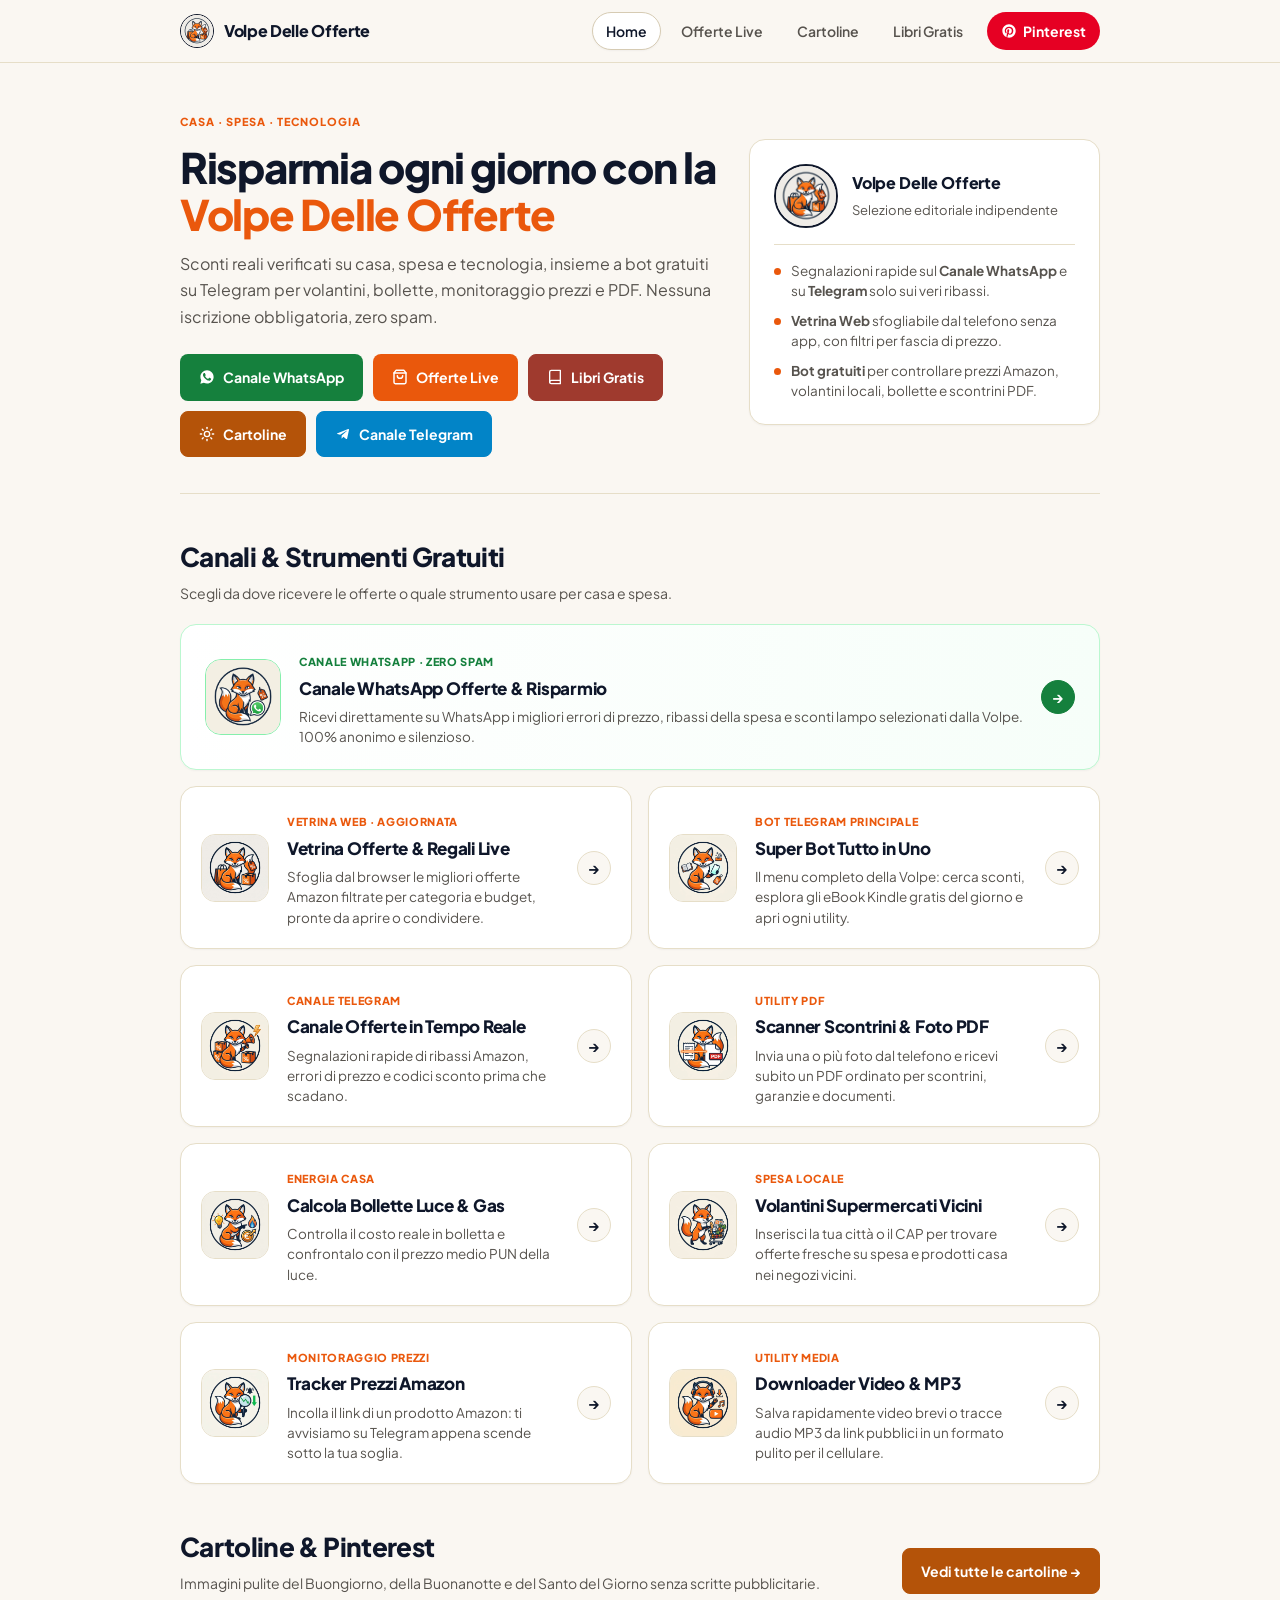
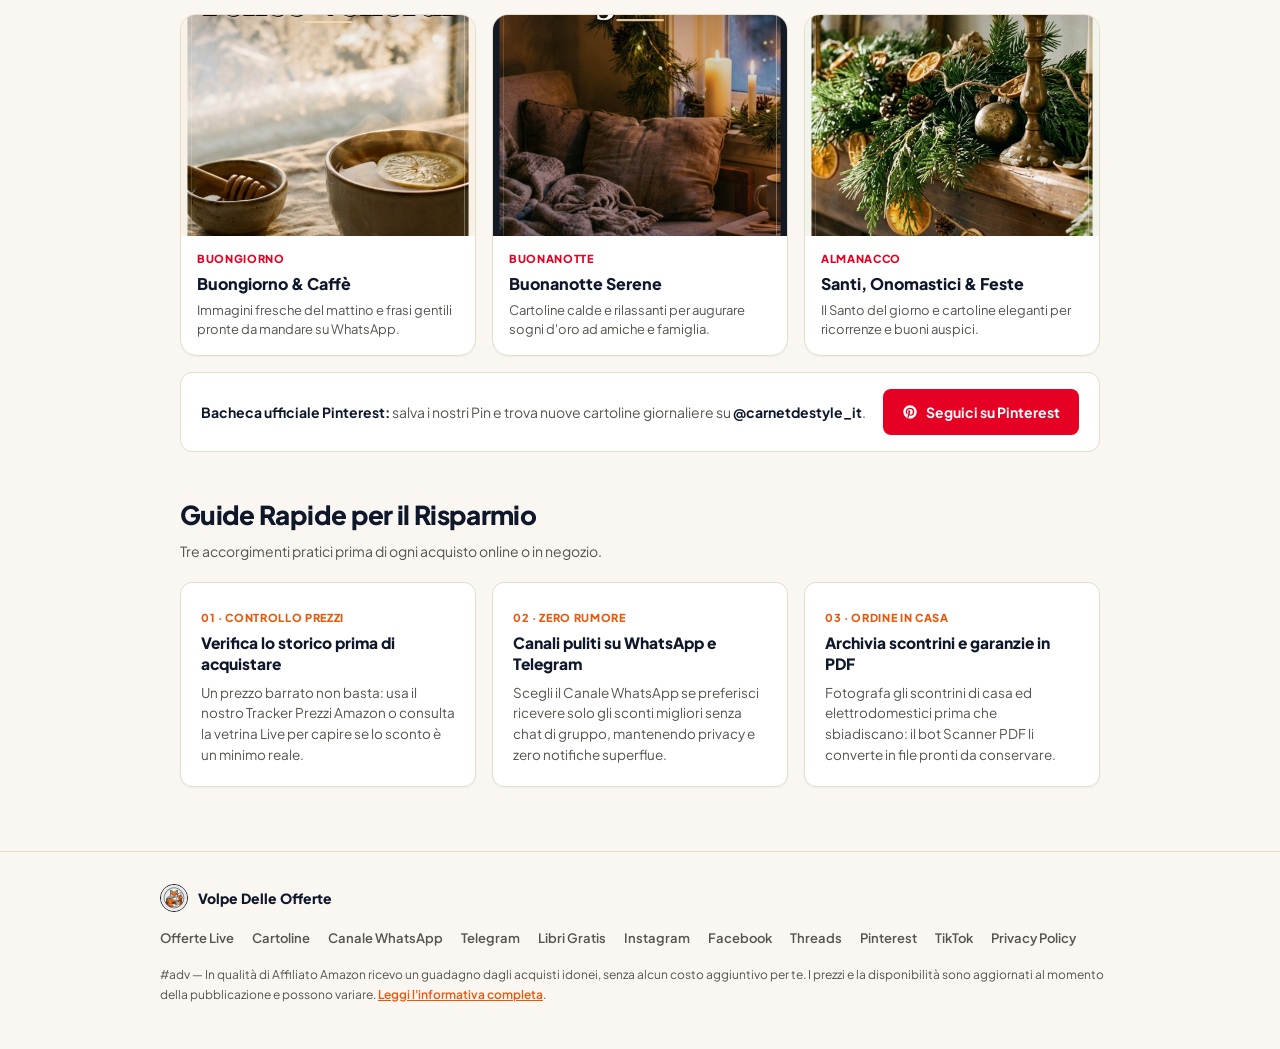
==== commit 19b4d9c1: "Auto-update cartoline & deals 2026-11-20" ====
--- a/index.html
+++ b/index.html
@@ -617,7 +617,7 @@
 
       <div class="cartoline-preview-grid">
         <a class="preview-card" href="buongiorno/">
-          <img src="assets/cartoline/pin_buongiorno_2026-11-19.jpg" alt="Cartolina Buongiorno" loading="lazy">
+          <img src="assets/cartoline/pin_buongiorno_2026-11-20.jpg" alt="Cartolina Buongiorno" loading="lazy">
           <div class="preview-card-body">
             <span class="preview-card-tag">Buongiorno</span>
             <h3 class="preview-card-title">Buongiorno &amp; Caffè</h3>
@@ -626,7 +626,7 @@
         </a>
 
         <a class="preview-card" href="buonanotte/">
-          <img src="assets/cartoline/pin_buonanotte_2026-11-19.jpg" alt="Cartolina Buonanotte" loading="lazy">
+          <img src="assets/cartoline/pin_buonanotte_2026-11-20.jpg" alt="Cartolina Buonanotte" loading="lazy">
           <div class="preview-card-body">
             <span class="preview-card-tag">Buonanotte</span>
             <h3 class="preview-card-title">Buonanotte Serene</h3>
@@ -635,7 +635,7 @@
         </a>
 
         <a class="preview-card" href="santi/">
-          <img src="assets/cartoline/pin_festivo_2026-11-19.jpg" alt="Cartolina Santo del Giorno e Feste" loading="lazy">
+          <img src="assets/cartoline/pin_festivo_2026-11-20.jpg" alt="Cartolina Santo del Giorno e Feste" loading="lazy">
           <div class="preview-card-body">
             <span class="preview-card-tag">Almanacco</span>
             <h3 class="preview-card-title">Santi, Onomastici &amp; Feste</h3>
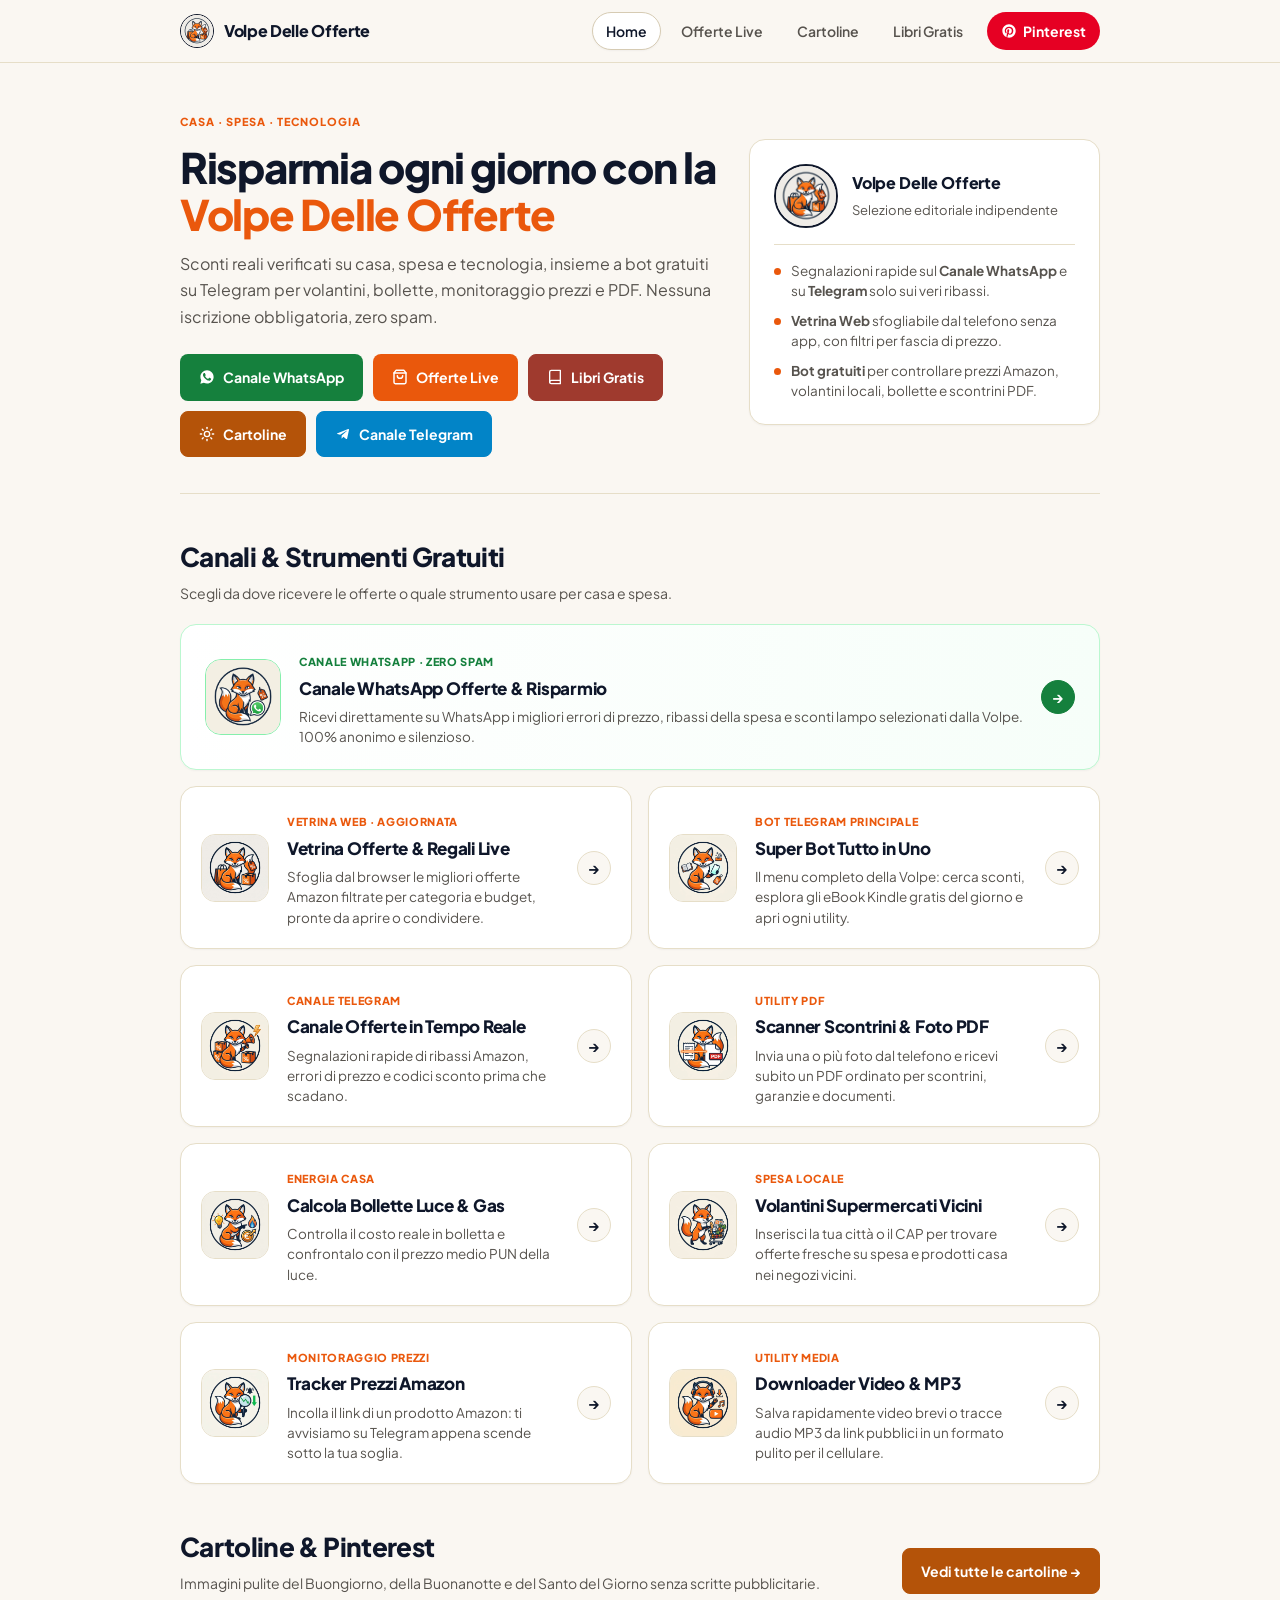
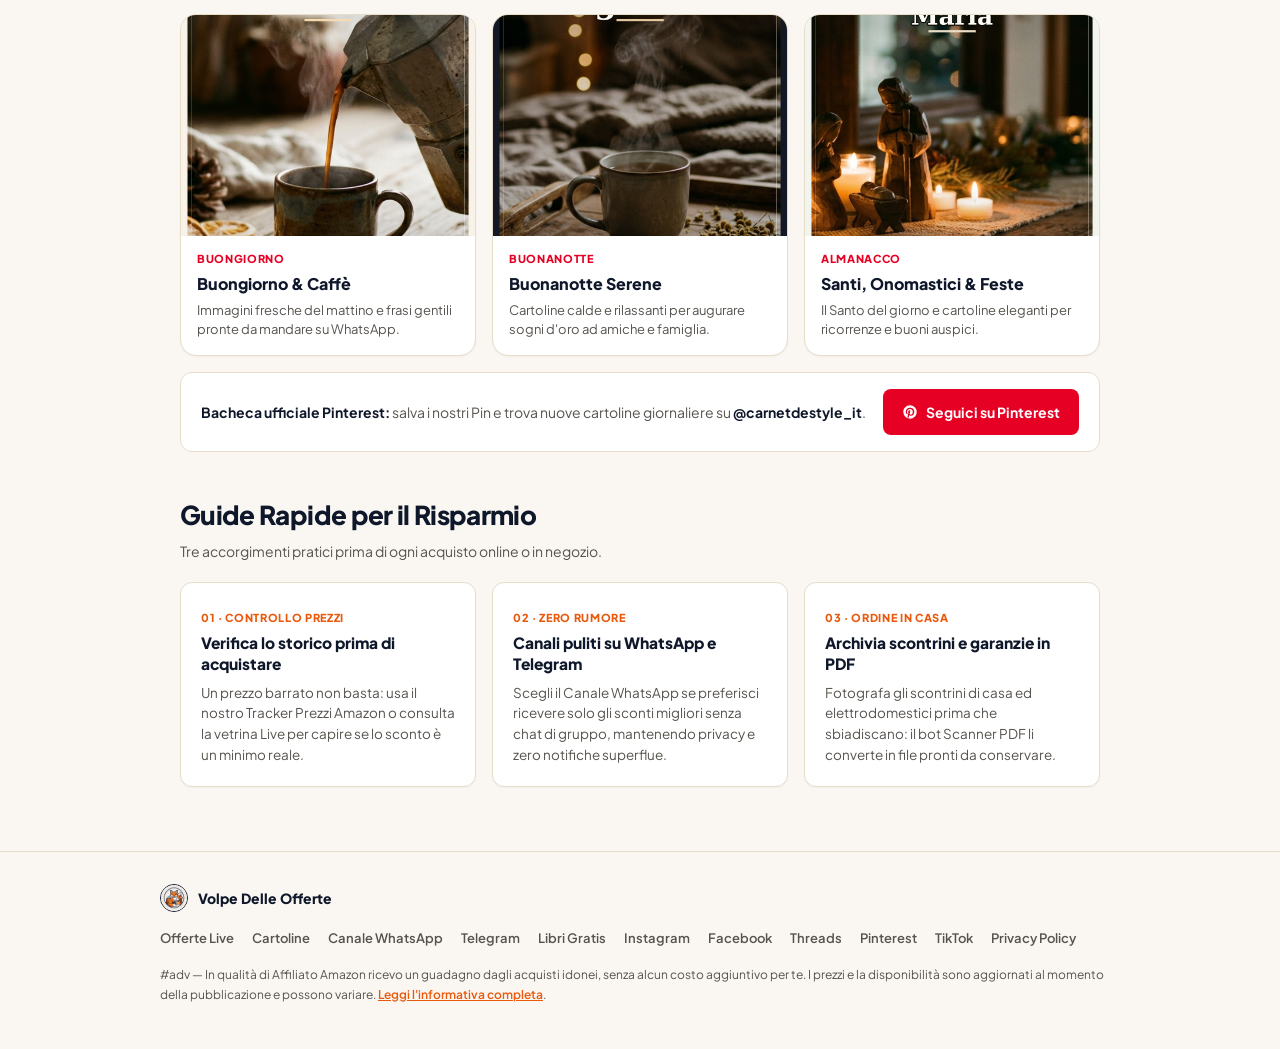
==== commit 8b8ec1ac: "Auto-update cartoline & deals 2026-11-21" ====
--- a/index.html
+++ b/index.html
@@ -617,7 +617,7 @@
 
       <div class="cartoline-preview-grid">
         <a class="preview-card" href="buongiorno/">
-          <img src="assets/cartoline/pin_buongiorno_2026-11-20.jpg" alt="Cartolina Buongiorno" loading="lazy">
+          <img src="assets/cartoline/pin_buongiorno_2026-11-21.jpg" alt="Cartolina Buongiorno" loading="lazy">
           <div class="preview-card-body">
             <span class="preview-card-tag">Buongiorno</span>
             <h3 class="preview-card-title">Buongiorno &amp; Caffè</h3>
@@ -626,7 +626,7 @@
         </a>
 
         <a class="preview-card" href="buonanotte/">
-          <img src="assets/cartoline/pin_buonanotte_2026-11-20.jpg" alt="Cartolina Buonanotte" loading="lazy">
+          <img src="assets/cartoline/pin_buonanotte_2026-11-21.jpg" alt="Cartolina Buonanotte" loading="lazy">
           <div class="preview-card-body">
             <span class="preview-card-tag">Buonanotte</span>
             <h3 class="preview-card-title">Buonanotte Serene</h3>
@@ -635,7 +635,7 @@
         </a>
 
         <a class="preview-card" href="santi/">
-          <img src="assets/cartoline/pin_festivo_2026-11-20.jpg" alt="Cartolina Santo del Giorno e Feste" loading="lazy">
+          <img src="assets/cartoline/pin_festivo_2026-11-21.jpg" alt="Cartolina Santo del Giorno e Feste" loading="lazy">
           <div class="preview-card-body">
             <span class="preview-card-tag">Almanacco</span>
             <h3 class="preview-card-title">Santi, Onomastici &amp; Feste</h3>
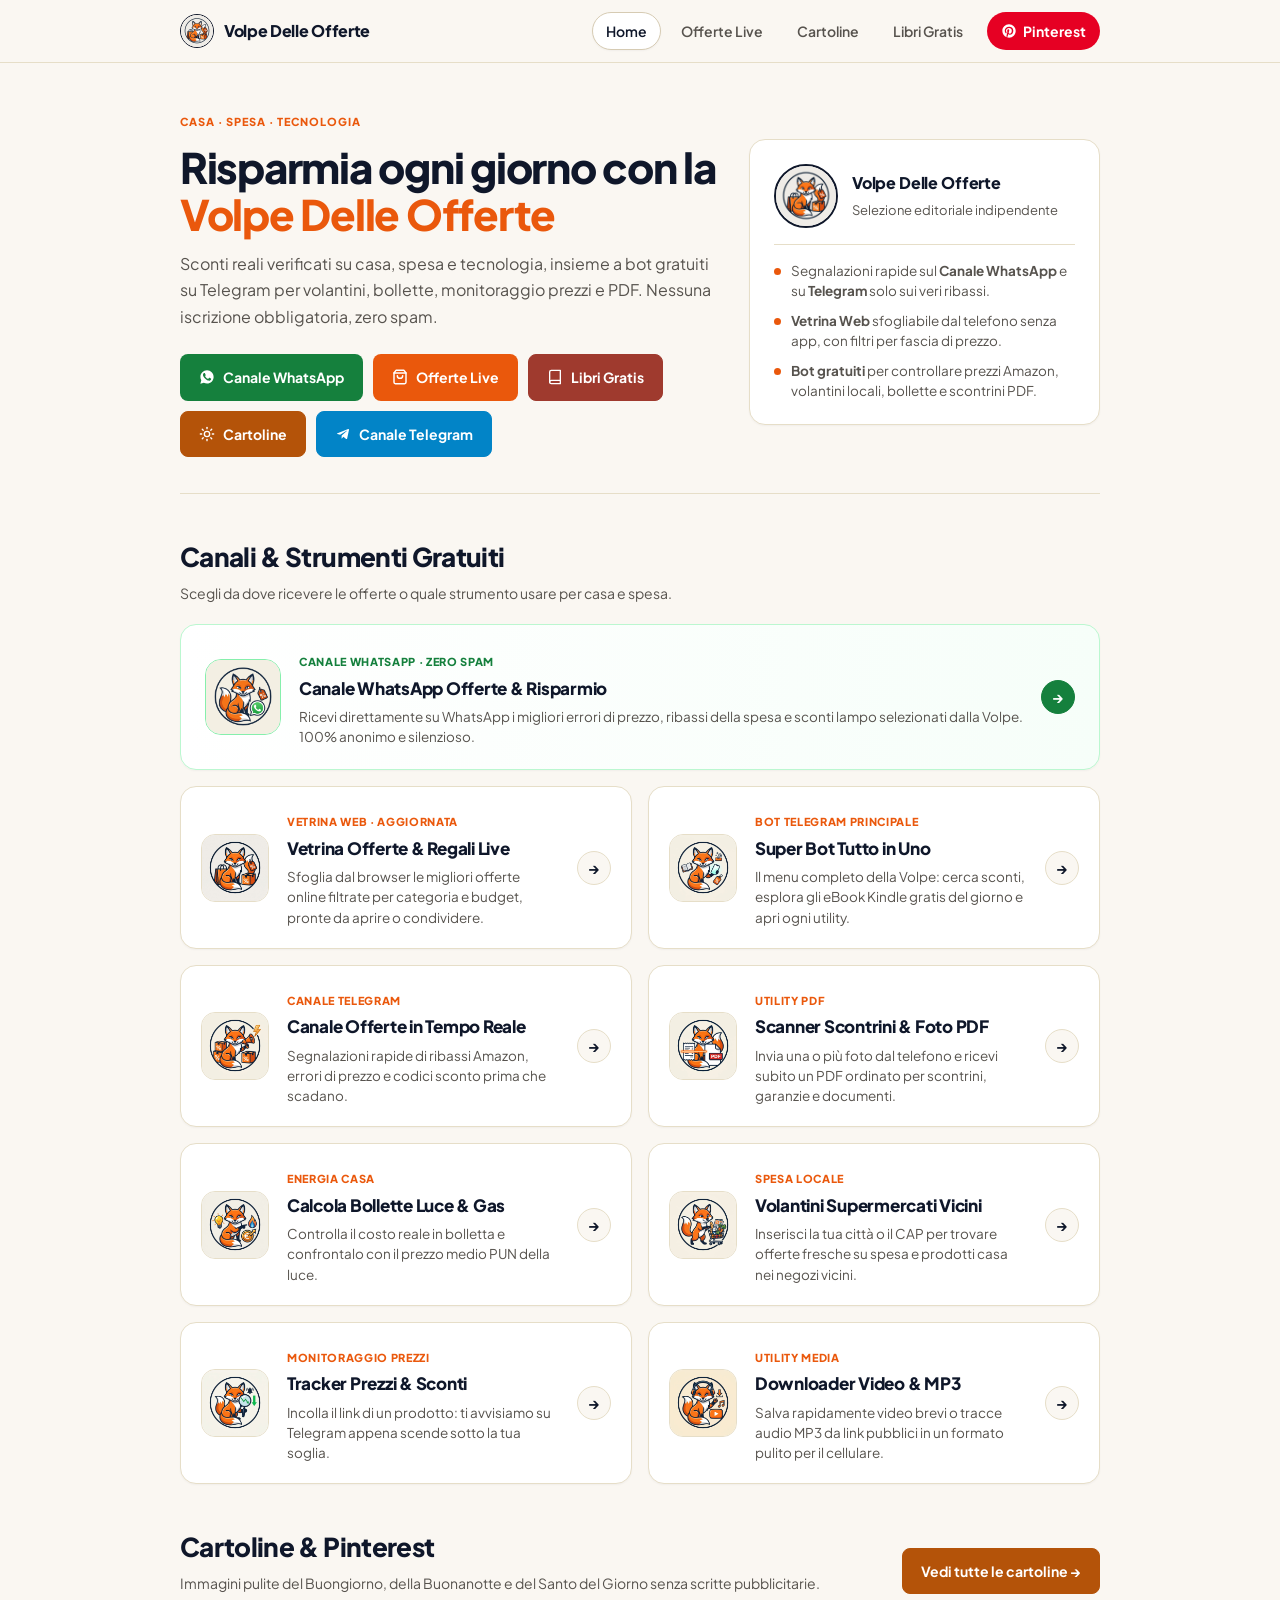
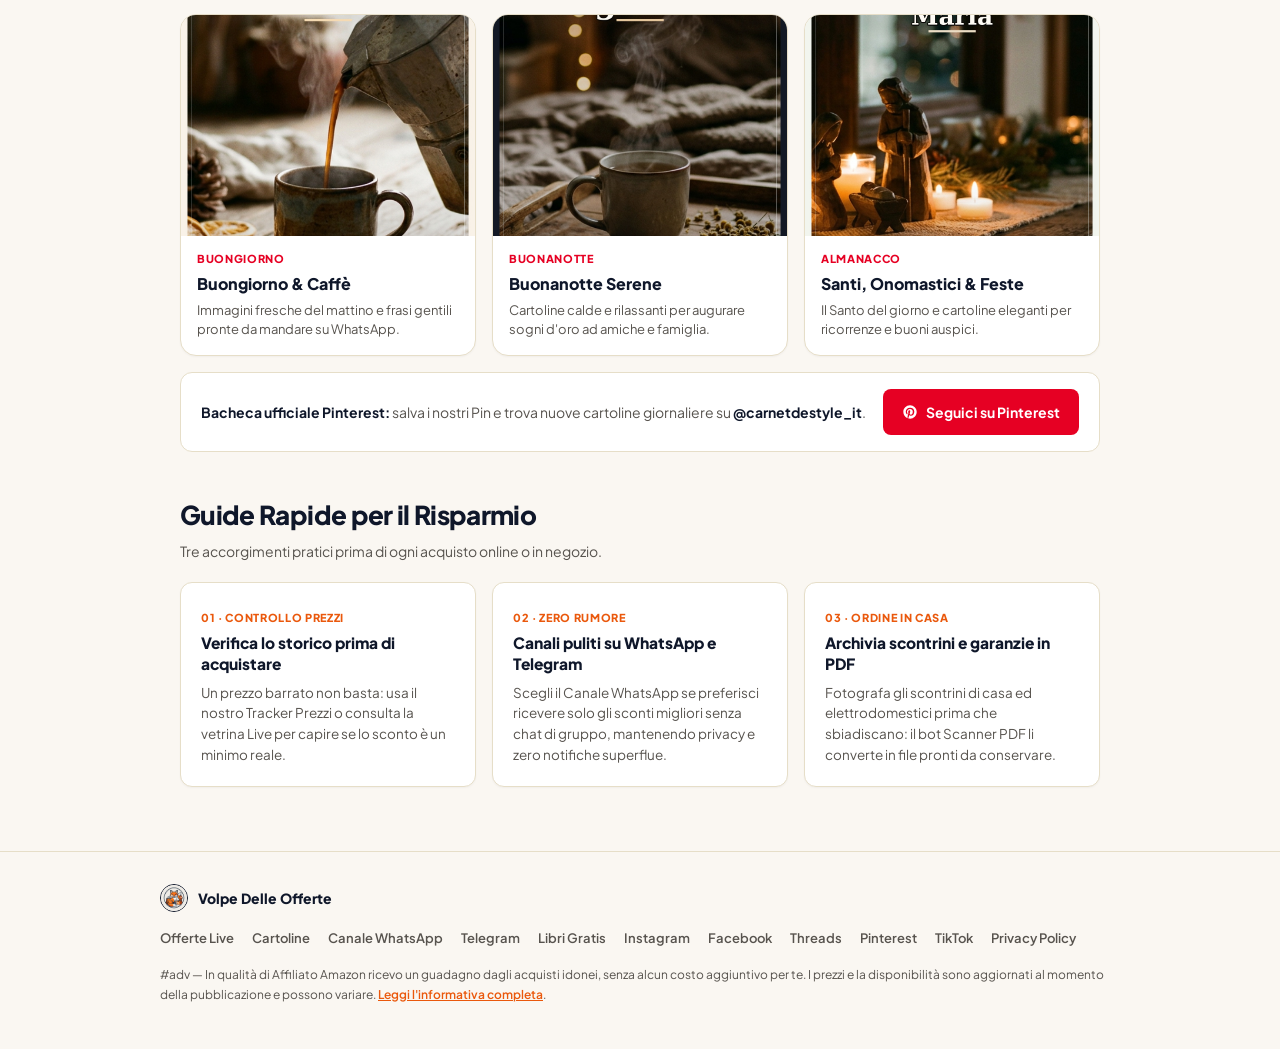
==== commit 1763e425: "chore: clean brand references from index.html for associate compliance" ====
--- a/index.html
+++ b/index.html
@@ -4,10 +4,10 @@
   <meta charset="UTF-8">
   <meta name="viewport" content="width=device-width, initial-scale=1.0">
   <meta name="p:domain_verify" content="c49199efcb4f9a79276123621d55f5be"/>
-  <title>Volpe Delle Offerte — Sconti Verificati su WhatsApp, Offerte Amazon e Strumenti Casa</title>
-  <meta name="description" content="Volpe Delle Offerte seleziona ogni giorno offerte verificate Amazon, ribassi spesa, volantini supermercati, bot utili gratuiti su Telegram e cartoline per WhatsApp.">
+  <title>Volpe Delle Offerte — Sconti Verificati, Vetrina Risparmio e Strumenti Casa</title>
+  <meta name="description" content="Volpe Delle Offerte seleziona ogni giorno offerte verificate e coupon, ribassi spesa, volantini supermercati, bot utili gratuiti su Telegram e cartoline per WhatsApp.">
   <meta property="og:title" content="Volpe Delle Offerte — Offerte Verificate &amp; Strumenti Gratuiti">
-  <meta property="og:description" content="Canale WhatsApp senza spam, vetrina offerte Amazon live e strumenti gratuiti per la casa, la spesa e il risparmio quotidiano.">
+  <meta property="og:description" content="Canale WhatsApp senza spam, vetrina offerte live e strumenti gratuiti per la casa, la spesa e il risparmio quotidiano.">
   <meta property="og:type" content="website">
   <meta property="og:url" content="https://alby-eheh.github.io/">
   <meta property="og:image" content="https://alby-eheh.github.io/assets/logo.jpg">
@@ -529,7 +529,7 @@
           <div class="tool-body">
             <span class="tool-label">Vetrina Web · Aggiornata</span>
             <h3 class="tool-title">Vetrina Offerte &amp; Regali Live</h3>
-            <p class="tool-desc">Sfoglia dal browser le migliori offerte Amazon filtrate per categoria e budget, pronte da aprire o condividere.</p>
+            <p class="tool-desc">Sfoglia dal browser le migliori offerte online filtrate per categoria e budget, pronte da aprire o condividere.</p>
           </div>
           <span class="tool-arrow" aria-hidden="true">→</span>
         </a>
@@ -585,11 +585,11 @@
         </a>
 
         <a class="tool-card" href="https://t.me/AmazonTracciaPrezzi_bot" target="_blank" rel="noopener">
-          <img class="tool-icon" src="assets/tracker.jpg" alt="Tracker Prezzi Amazon">
+          <img class="tool-icon" src="assets/tracker.jpg" alt="Tracker Prezzi &amp; Sconti">
           <div class="tool-body">
             <span class="tool-label">Monitoraggio Prezzi</span>
-            <h3 class="tool-title">Tracker Prezzi Amazon</h3>
-            <p class="tool-desc">Incolla il link di un prodotto Amazon: ti avvisiamo su Telegram appena scende sotto la tua soglia.</p>
+            <h3 class="tool-title">Tracker Prezzi &amp; Sconti</h3>
+            <p class="tool-desc">Incolla il link di un prodotto: ti avvisiamo su Telegram appena scende sotto la tua soglia.</p>
           </div>
           <span class="tool-arrow" aria-hidden="true">→</span>
         </a>
@@ -665,7 +665,7 @@
         <article class="guide-card">
           <span class="guide-step">01 · Controllo Prezzi</span>
           <h3>Verifica lo storico prima di acquistare</h3>
-          <p>Un prezzo barrato non basta: usa il nostro Tracker Prezzi Amazon o consulta la vetrina Live per capire se lo sconto è un minimo reale.</p>
+          <p>Un prezzo barrato non basta: usa il nostro Tracker Prezzi o consulta la vetrina Live per capire se lo sconto è un minimo reale.</p>
         </article>
 
         <article class="guide-card">
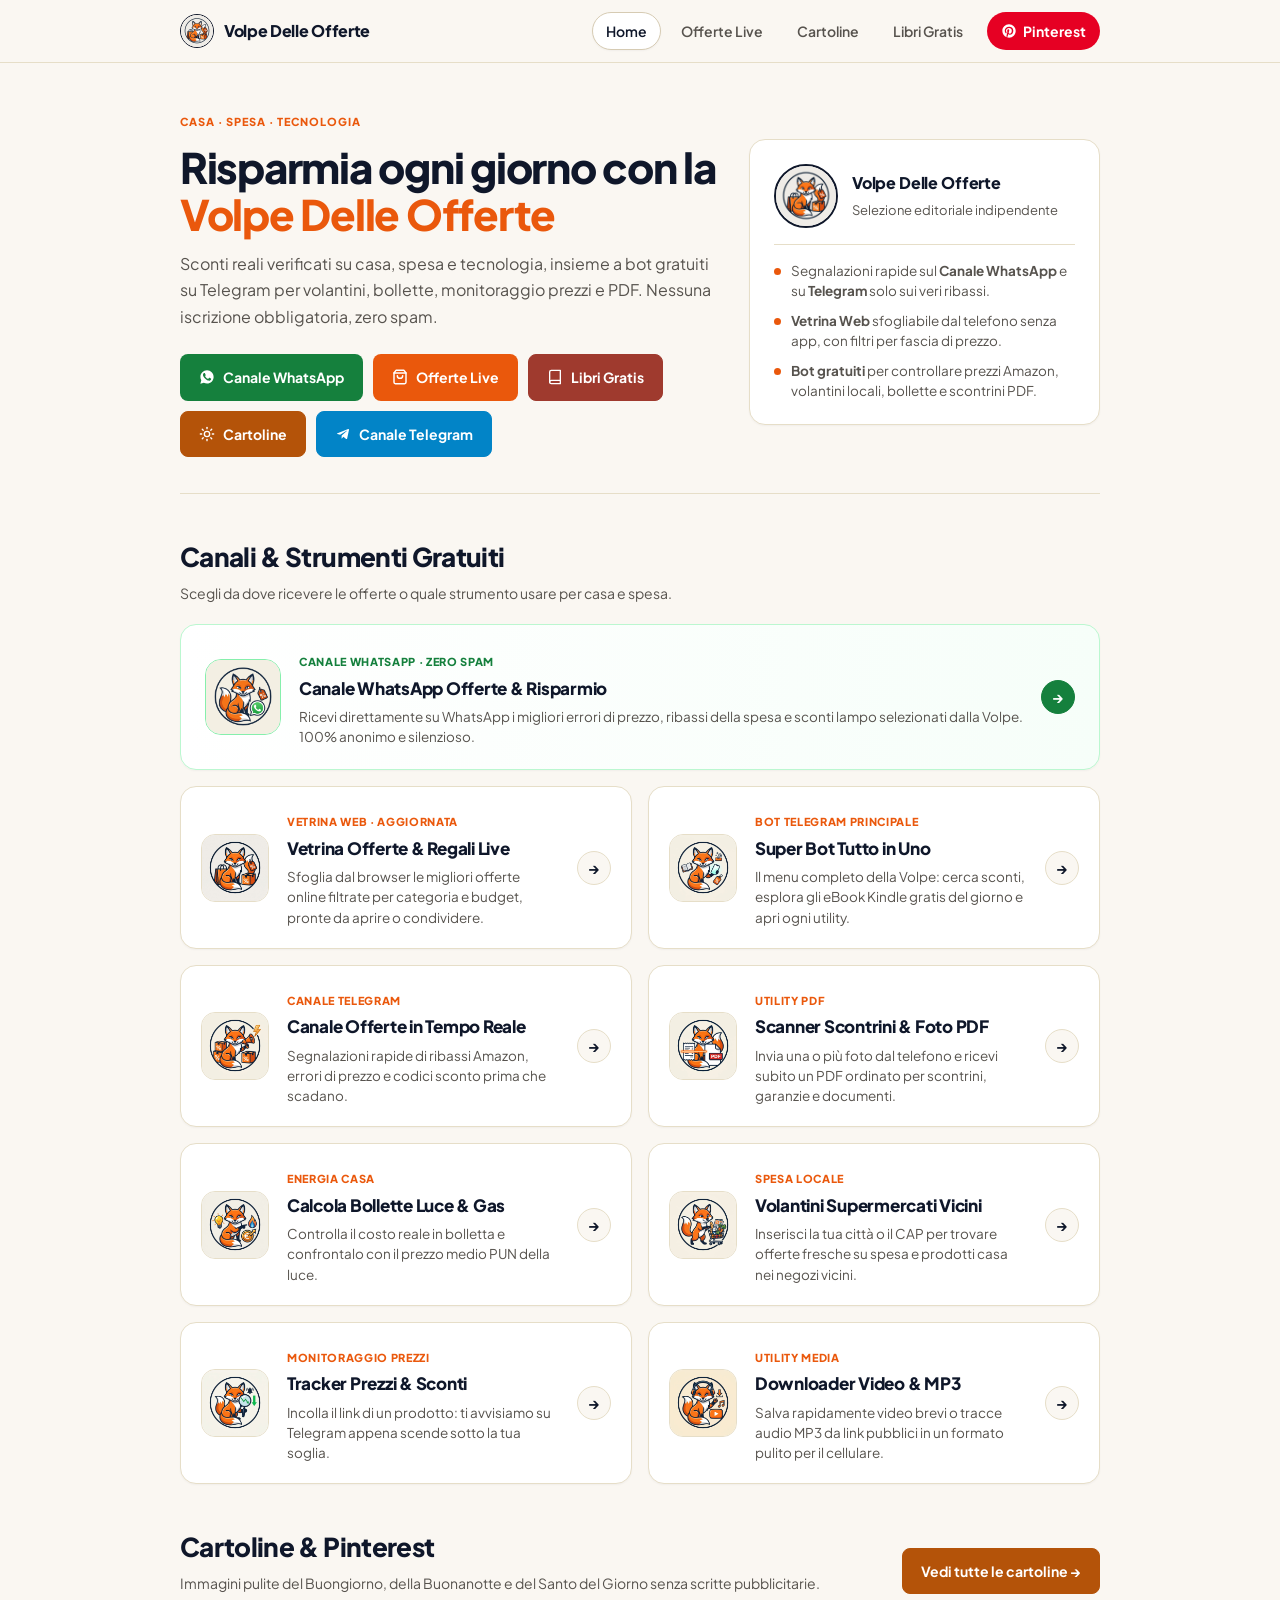
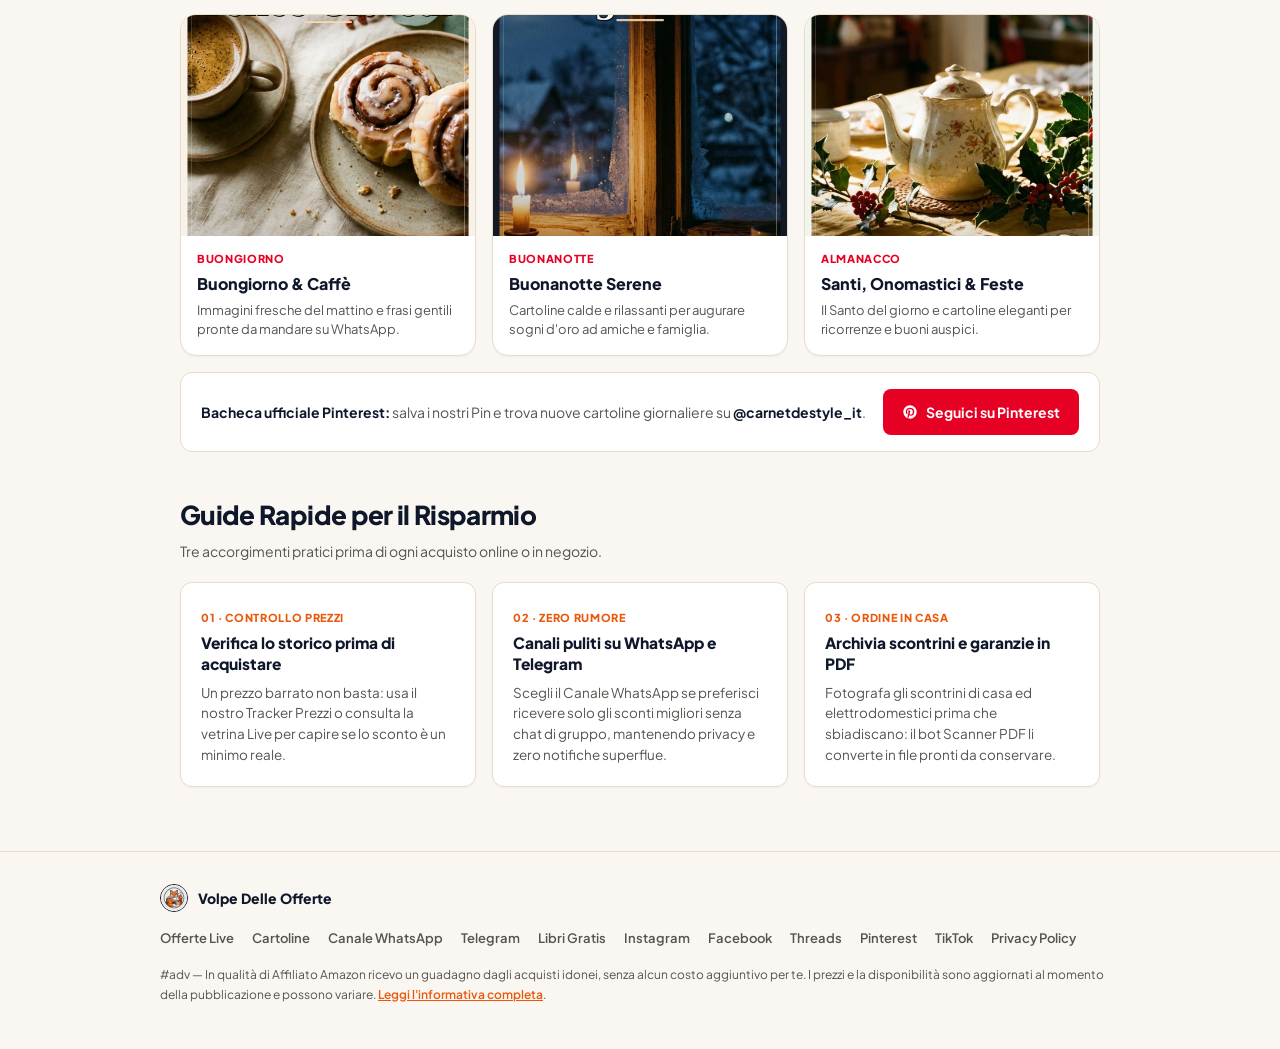
==== commit 87ac30fe: "Auto-update cartoline & deals 2026-11-26" ====
--- a/index.html
+++ b/index.html
@@ -481,7 +481,7 @@
             </a>
             <a class="btn btn-book" href="libri/"><svg class="icon-svg" viewBox="0 0 24 24" fill="none" stroke="currentColor" stroke-width="2" stroke-linecap="round" stroke-linejoin="round" aria-hidden="true"><path d="M4 19.5A2.5 2.5 0 0 1 6.5 17H20"/><path d="M6.5 2H20v20H6.5A2.5 2.5 0 0 1 4 19.5v-15A2.5 2.5 0 0 1 6.5 2z"/></svg>Libri Gratis</a>
             <a class="btn btn-cards" href="buongiorno/"><svg class="icon-svg" viewBox="0 0 24 24" fill="none" stroke="currentColor" stroke-width="2" stroke-linecap="round" stroke-linejoin="round" aria-hidden="true"><circle cx="12" cy="12" r="4"/><path d="M12 2v2"/><path d="M12 20v2"/><path d="m4.93 4.93 1.41 1.41"/><path d="m17.66 17.66 1.41 1.41"/><path d="M2 12h2"/><path d="M20 12h2"/><path d="m6.34 17.66-1.41 1.41"/><path d="m19.07 4.93-1.41 1.41"/></svg>Cartoline</a>
-            <a class="btn btn-tg" href="https://t.me/offertiamazon" target="_blank" rel="noopener">
+            <a class="btn btn-tg" href="https://t.me/offerteDaVolpe" target="_blank" rel="noopener">
               <svg class="icon-svg" viewBox="0 0 24 24" fill="currentColor" aria-hidden="true"><path d="M9.78 18.65l.28-4.23 7.68-6.92c.34-.31-.07-.46-.52-.19L7.74 13.3 3.64 12c-.88-.25-.89-.86.2-1.3l15.97-6.16c.73-.33 1.43.18 1.15 1.3l-2.72 12.81c-.19.91-.74 1.13-1.5.71L12.6 16.3l-1.99 1.93c-.23.23-.42.42-.83.42z"/></svg>
               Canale Telegram
             </a>
@@ -544,7 +544,7 @@
           <span class="tool-arrow" aria-hidden="true">→</span>
         </a>
 
-        <a class="tool-card" href="https://t.me/offertiamazon" target="_blank" rel="noopener">
+        <a class="tool-card" href="https://t.me/offerteDaVolpe" target="_blank" rel="noopener">
           <img class="tool-icon" src="assets/deals.jpg" alt="Canale Telegram Offerte">
           <div class="tool-body">
             <span class="tool-label">Canale Telegram</span>
@@ -617,7 +617,7 @@
 
       <div class="cartoline-preview-grid">
         <a class="preview-card" href="buongiorno/">
-          <img src="assets/cartoline/pin_buongiorno_2026-11-21.jpg" alt="Cartolina Buongiorno" loading="lazy">
+          <img src="assets/cartoline/pin_buongiorno_2026-11-26.jpg" alt="Cartolina Buongiorno" loading="lazy">
           <div class="preview-card-body">
             <span class="preview-card-tag">Buongiorno</span>
             <h3 class="preview-card-title">Buongiorno &amp; Caffè</h3>
@@ -626,7 +626,7 @@
         </a>
 
         <a class="preview-card" href="buonanotte/">
-          <img src="assets/cartoline/pin_buonanotte_2026-11-21.jpg" alt="Cartolina Buonanotte" loading="lazy">
+          <img src="assets/cartoline/pin_buonanotte_2026-11-26.jpg" alt="Cartolina Buonanotte" loading="lazy">
           <div class="preview-card-body">
             <span class="preview-card-tag">Buonanotte</span>
             <h3 class="preview-card-title">Buonanotte Serene</h3>
@@ -635,7 +635,7 @@
         </a>
 
         <a class="preview-card" href="santi/">
-          <img src="assets/cartoline/pin_festivo_2026-11-21.jpg" alt="Cartolina Santo del Giorno e Feste" loading="lazy">
+          <img src="assets/cartoline/pin_festivo_2026-11-26.jpg" alt="Cartolina Santo del Giorno e Feste" loading="lazy">
           <div class="preview-card-body">
             <span class="preview-card-tag">Almanacco</span>
             <h3 class="preview-card-title">Santi, Onomastici &amp; Feste</h3>
@@ -694,7 +694,7 @@
           <a href="miniapp/">Offerte Live</a>
           <a href="buongiorno/">Cartoline</a>
           <a href="https://whatsapp.com/channel/0029VbETLnsD38CLMNvogI3g" target="_blank" rel="noopener">Canale WhatsApp</a>
-          <a href="https://t.me/offertiamazon" target="_blank" rel="noopener">Telegram</a>
+          <a href="https://t.me/offerteDaVolpe" target="_blank" rel="noopener">Telegram</a>
           <a href="libri/">Libri Gratis</a>
           <a href="https://www.instagram.com/volpe_delle_offerte/" target="_blank" rel="noopener">Instagram</a>
           <a href="https://www.facebook.com/profile.php?id=384762195660528" target="_blank" rel="noopener">Facebook</a>
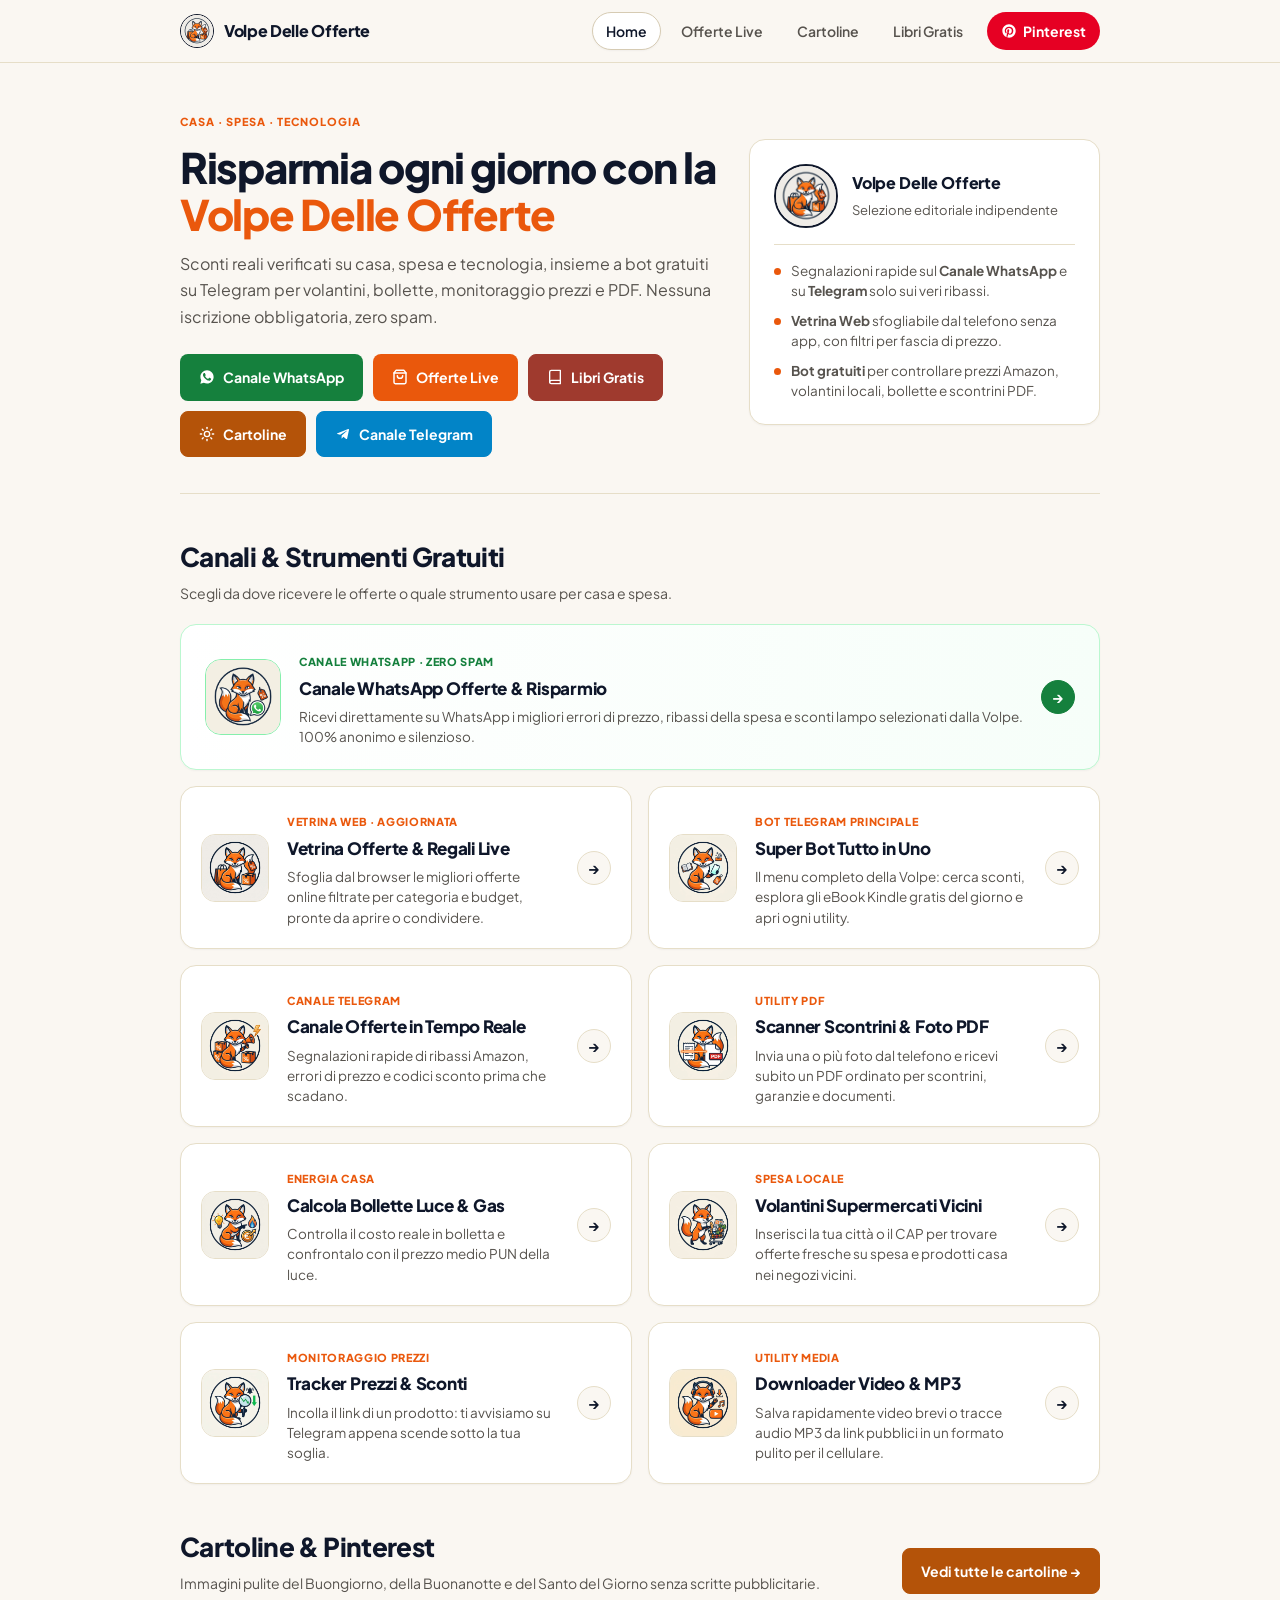
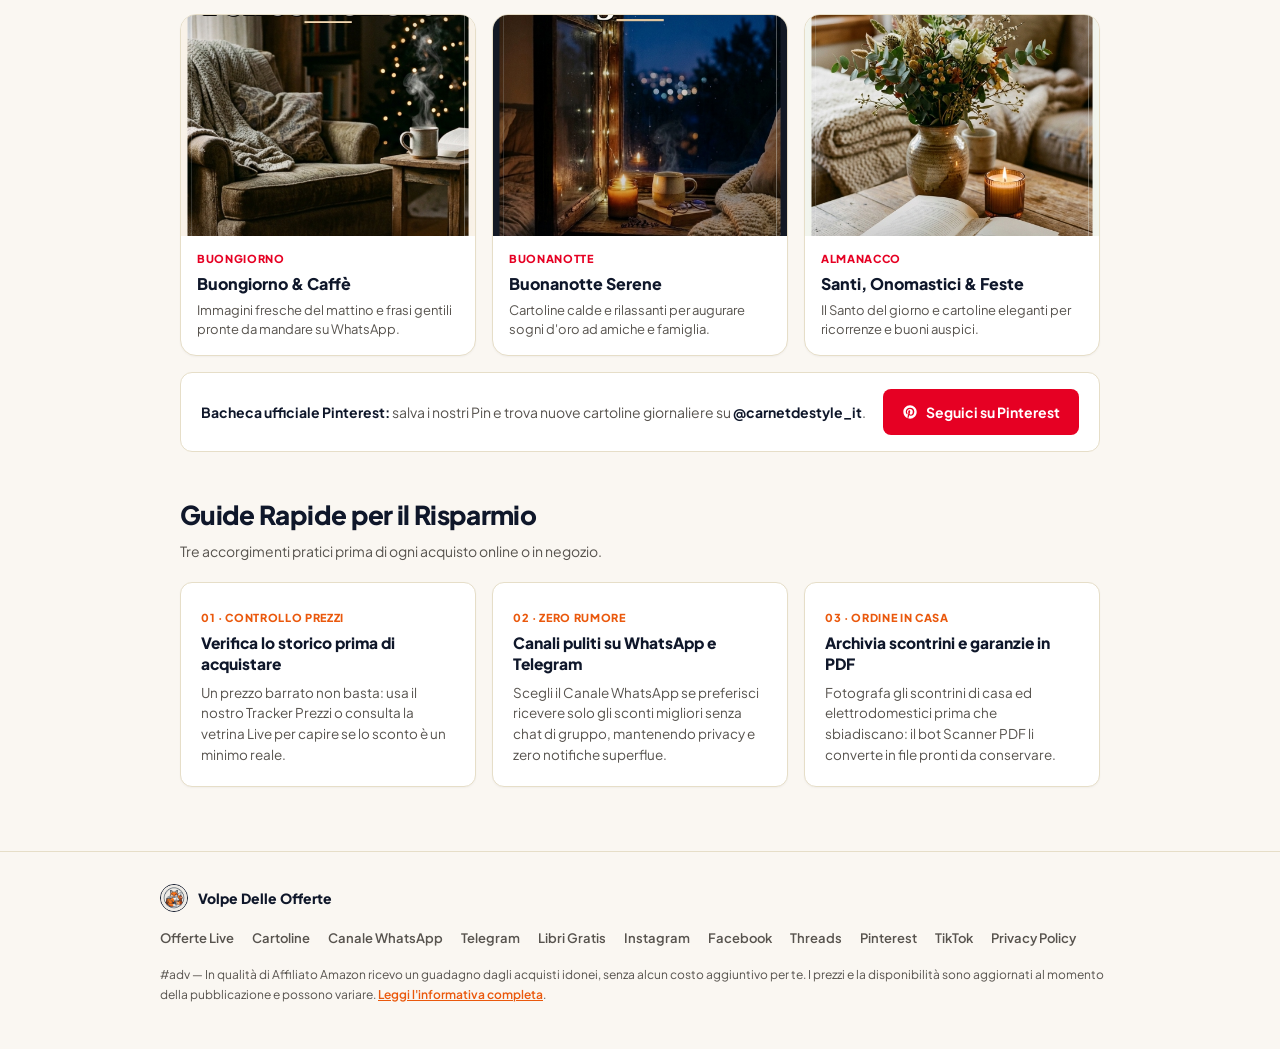
==== commit 619b54f7: "Auto-update cartoline & deals 2026-11-27" ====
--- a/index.html
+++ b/index.html
@@ -617,7 +617,7 @@
 
       <div class="cartoline-preview-grid">
         <a class="preview-card" href="buongiorno/">
-          <img src="assets/cartoline/pin_buongiorno_2026-11-26.jpg" alt="Cartolina Buongiorno" loading="lazy">
+          <img src="assets/cartoline/pin_buongiorno_2026-11-27.jpg" alt="Cartolina Buongiorno" loading="lazy">
           <div class="preview-card-body">
             <span class="preview-card-tag">Buongiorno</span>
             <h3 class="preview-card-title">Buongiorno &amp; Caffè</h3>
@@ -626,7 +626,7 @@
         </a>
 
         <a class="preview-card" href="buonanotte/">
-          <img src="assets/cartoline/pin_buonanotte_2026-11-26.jpg" alt="Cartolina Buonanotte" loading="lazy">
+          <img src="assets/cartoline/pin_buonanotte_2026-11-27.jpg" alt="Cartolina Buonanotte" loading="lazy">
           <div class="preview-card-body">
             <span class="preview-card-tag">Buonanotte</span>
             <h3 class="preview-card-title">Buonanotte Serene</h3>
@@ -635,7 +635,7 @@
         </a>
 
         <a class="preview-card" href="santi/">
-          <img src="assets/cartoline/pin_festivo_2026-11-26.jpg" alt="Cartolina Santo del Giorno e Feste" loading="lazy">
+          <img src="assets/cartoline/pin_festivo_2026-11-27.jpg" alt="Cartolina Santo del Giorno e Feste" loading="lazy">
           <div class="preview-card-body">
             <span class="preview-card-tag">Almanacco</span>
             <h3 class="preview-card-title">Santi, Onomastici &amp; Feste</h3>
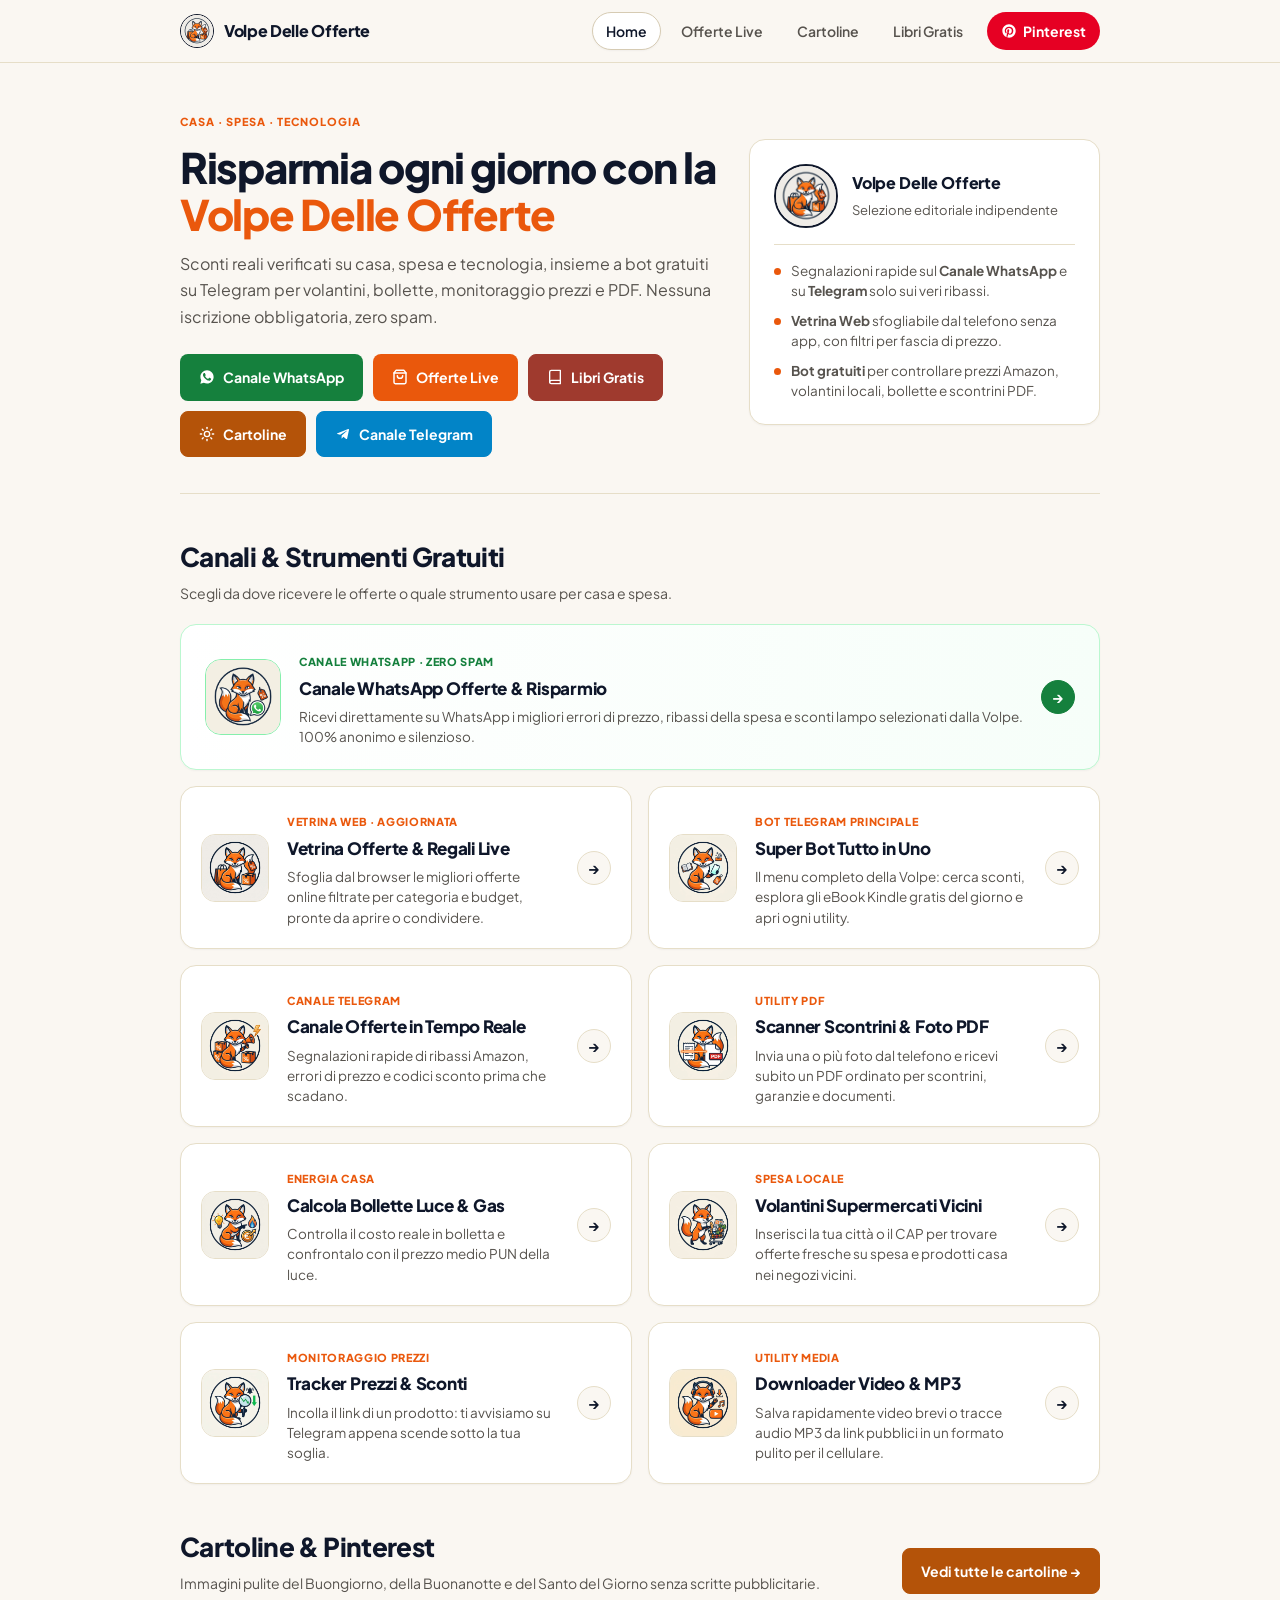
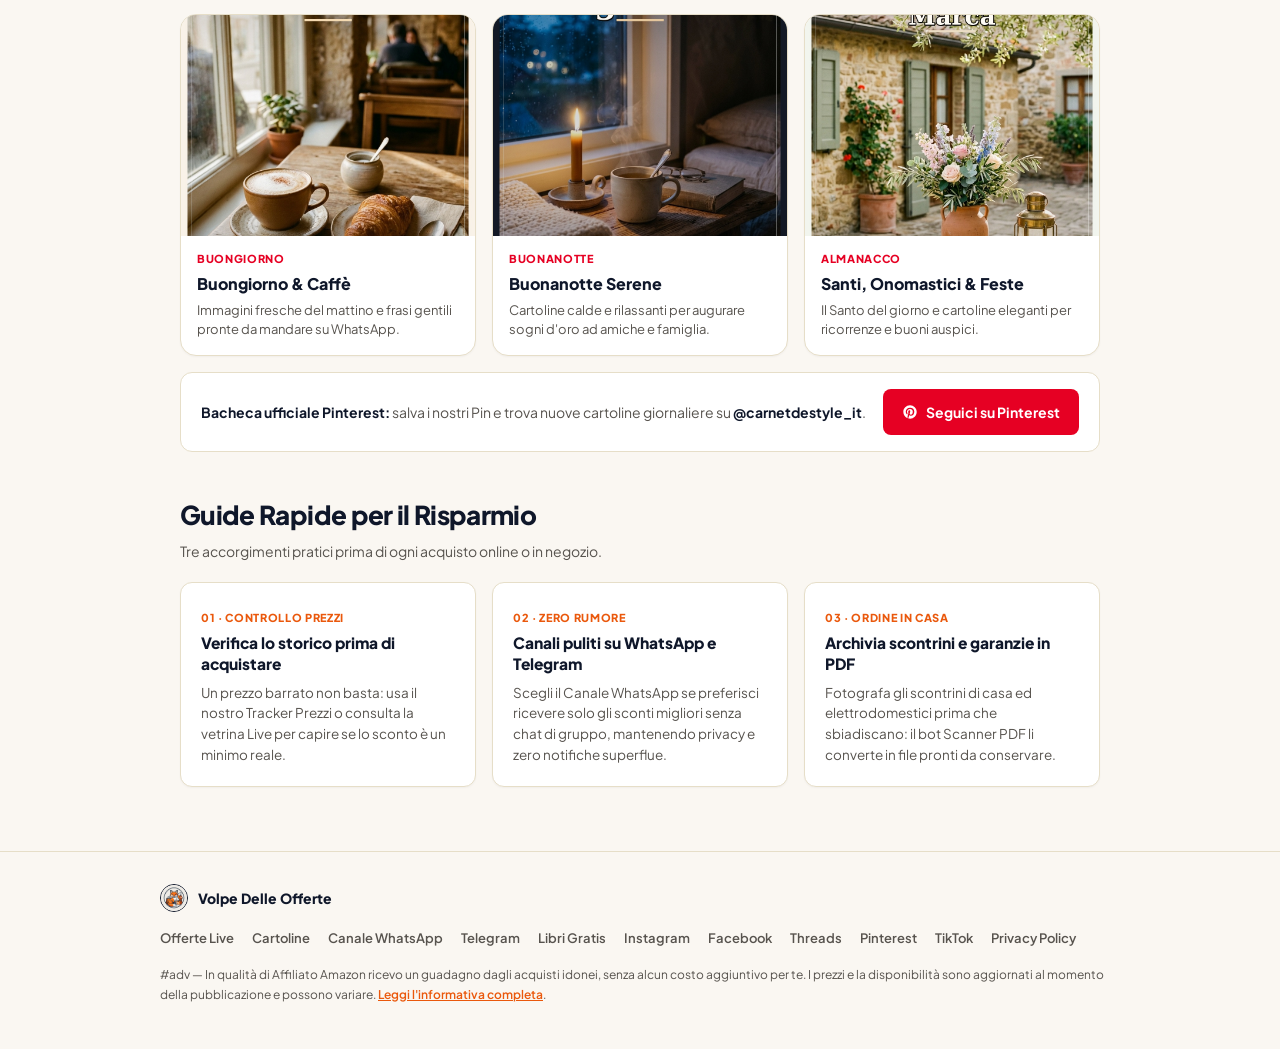
==== commit 690f8303: "Auto-update cartoline & deals 2026-11-28" ====
--- a/index.html
+++ b/index.html
@@ -617,7 +617,7 @@
 
       <div class="cartoline-preview-grid">
         <a class="preview-card" href="buongiorno/">
-          <img src="assets/cartoline/pin_buongiorno_2026-11-27.jpg" alt="Cartolina Buongiorno" loading="lazy">
+          <img src="assets/cartoline/pin_buongiorno_2026-11-28.jpg" alt="Cartolina Buongiorno" loading="lazy">
           <div class="preview-card-body">
             <span class="preview-card-tag">Buongiorno</span>
             <h3 class="preview-card-title">Buongiorno &amp; Caffè</h3>
@@ -626,7 +626,7 @@
         </a>
 
         <a class="preview-card" href="buonanotte/">
-          <img src="assets/cartoline/pin_buonanotte_2026-11-27.jpg" alt="Cartolina Buonanotte" loading="lazy">
+          <img src="assets/cartoline/pin_buonanotte_2026-11-28.jpg" alt="Cartolina Buonanotte" loading="lazy">
           <div class="preview-card-body">
             <span class="preview-card-tag">Buonanotte</span>
             <h3 class="preview-card-title">Buonanotte Serene</h3>
@@ -635,7 +635,7 @@
         </a>
 
         <a class="preview-card" href="santi/">
-          <img src="assets/cartoline/pin_festivo_2026-11-27.jpg" alt="Cartolina Santo del Giorno e Feste" loading="lazy">
+          <img src="assets/cartoline/pin_festivo_2026-11-28.jpg" alt="Cartolina Santo del Giorno e Feste" loading="lazy">
           <div class="preview-card-body">
             <span class="preview-card-tag">Almanacco</span>
             <h3 class="preview-card-title">Santi, Onomastici &amp; Feste</h3>
